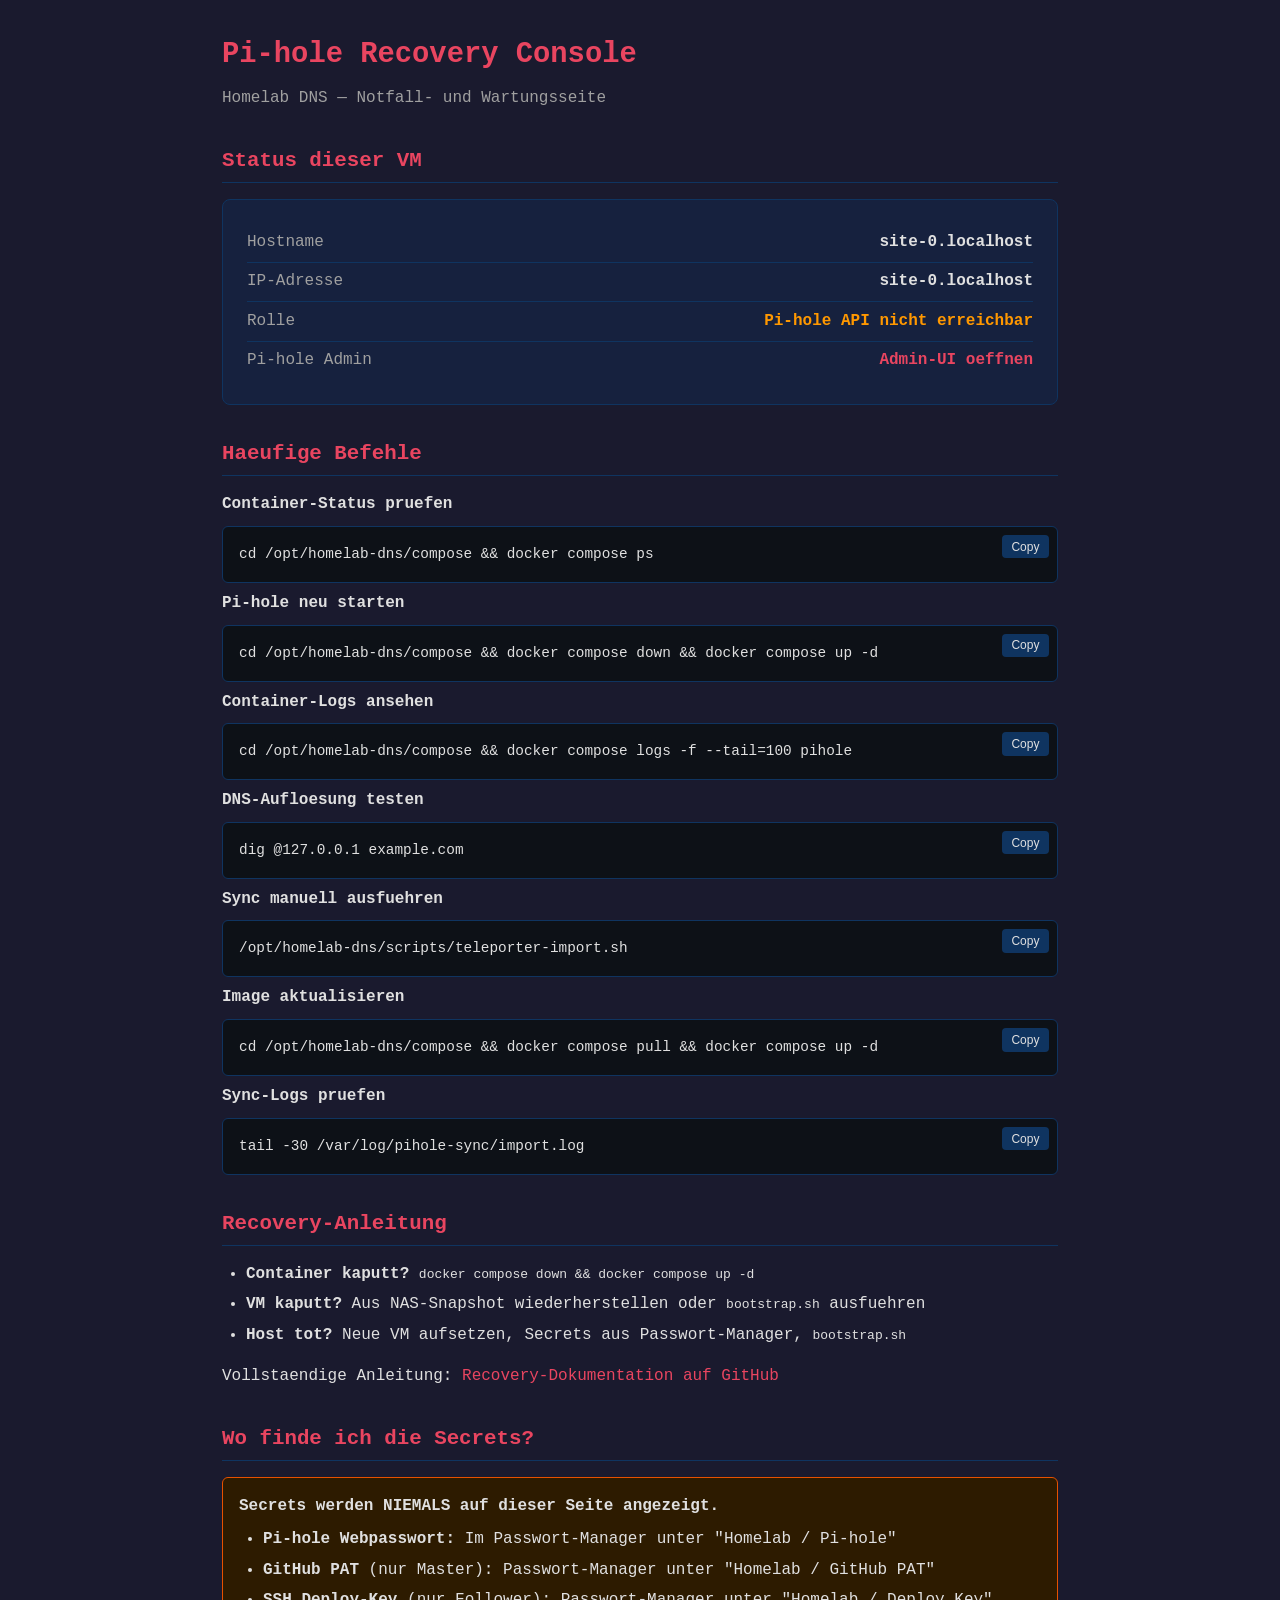
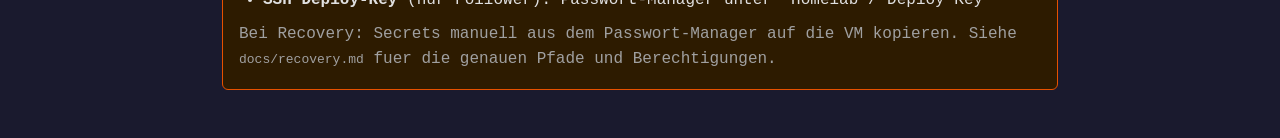
==== recovery-site/index.html @ f1ba44aa "Initial setup: Pi-hole redundancy homelab" ====
<!DOCTYPE html>
<html lang="de">
<head>
    <meta charset="UTF-8">
    <meta name="viewport" content="width=device-width, initial-scale=1.0">
    <title>Pi-hole Recovery</title>
    <style>
        :root {
            --bg: #1a1a2e;
            --surface: #16213e;
            --border: #0f3460;
            --text: #e0e0e0;
            --text-muted: #a0a0a0;
            --accent: #e94560;
            --accent-hover: #ff6b81;
            --code-bg: #0d1117;
            --success: #4caf50;
        }
        * { margin: 0; padding: 0; box-sizing: border-box; }
        body {
            font-family: -apple-system, BlinkMacSystemFont, "Segoe UI", Roboto, monospace;
            background: var(--bg);
            color: var(--text);
            line-height: 1.6;
            padding: 2rem;
            max-width: 900px;
            margin: 0 auto;
        }
        h1 { color: var(--accent); margin-bottom: 0.5rem; font-size: 1.8rem; }
        h2 {
            color: var(--accent);
            margin: 2rem 0 1rem;
            padding-bottom: 0.3rem;
            border-bottom: 1px solid var(--border);
            font-size: 1.3rem;
        }
        .status-box {
            background: var(--surface);
            border: 1px solid var(--border);
            border-radius: 8px;
            padding: 1.5rem;
            margin: 1rem 0;
        }
        .status-row {
            display: flex;
            justify-content: space-between;
            padding: 0.4rem 0;
            border-bottom: 1px solid var(--border);
        }
        .status-row:last-child { border-bottom: none; }
        .status-label { color: var(--text-muted); }
        .status-value { font-weight: bold; }
        a { color: var(--accent); text-decoration: none; }
        a:hover { color: var(--accent-hover); text-decoration: underline; }
        .cmd-block {
            position: relative;
            background: var(--code-bg);
            border: 1px solid var(--border);
            border-radius: 6px;
            padding: 1rem;
            margin: 0.5rem 0;
            font-family: "Fira Code", "Cascadia Code", monospace;
            font-size: 0.9rem;
            overflow-x: auto;
        }
        .cmd-block code { color: var(--text); white-space: pre; }
        .copy-btn {
            position: absolute;
            top: 0.5rem;
            right: 0.5rem;
            background: var(--border);
            color: var(--text);
            border: none;
            border-radius: 4px;
            padding: 0.3rem 0.6rem;
            cursor: pointer;
            font-size: 0.75rem;
        }
        .copy-btn:hover { background: var(--accent); }
        .copy-btn.copied { background: var(--success); }
        .warning {
            background: #2d1b00;
            border: 1px solid #e65100;
            border-radius: 6px;
            padding: 1rem;
            margin: 1rem 0;
        }
        .section { margin-bottom: 2rem; }
        ul { padding-left: 1.5rem; margin: 0.5rem 0; }
        li { margin: 0.3rem 0; }
    </style>
</head>
<body>

<h1>Pi-hole Recovery Console</h1>
<p style="color: var(--text-muted);">Homelab DNS — Notfall- und Wartungsseite</p>

<h2>Status dieser VM</h2>
<div class="status-box">
    <div class="status-row">
        <span class="status-label">Hostname</span>
        <span class="status-value" id="hostname">wird ermittelt...</span>
    </div>
    <div class="status-row">
        <span class="status-label">IP-Adresse</span>
        <span class="status-value" id="ip-addr">wird ermittelt...</span>
    </div>
    <div class="status-row">
        <span class="status-label">Rolle</span>
        <span class="status-value" id="role">wird ermittelt...</span>
    </div>
    <div class="status-row">
        <span class="status-label">Pi-hole Admin</span>
        <span class="status-value"><a id="admin-link" href="/admin">Admin-UI oeffnen</a></span>
    </div>
</div>

<h2>Haeufige Befehle</h2>

<div class="section">
    <p><strong>Container-Status pruefen</strong></p>
    <div class="cmd-block">
        <code>cd /opt/homelab-dns/compose && docker compose ps</code>
        <button class="copy-btn" onclick="copyCmd(this)">Copy</button>
    </div>

    <p><strong>Pi-hole neu starten</strong></p>
    <div class="cmd-block">
        <code>cd /opt/homelab-dns/compose && docker compose down && docker compose up -d</code>
        <button class="copy-btn" onclick="copyCmd(this)">Copy</button>
    </div>

    <p><strong>Container-Logs ansehen</strong></p>
    <div class="cmd-block">
        <code>cd /opt/homelab-dns/compose && docker compose logs -f --tail=100 pihole</code>
        <button class="copy-btn" onclick="copyCmd(this)">Copy</button>
    </div>

    <p><strong>DNS-Aufloesung testen</strong></p>
    <div class="cmd-block">
        <code>dig @127.0.0.1 example.com</code>
        <button class="copy-btn" onclick="copyCmd(this)">Copy</button>
    </div>

    <p><strong>Sync manuell ausfuehren</strong></p>
    <div class="cmd-block" id="sync-cmd-block">
        <code id="sync-cmd">wird ermittelt...</code>
        <button class="copy-btn" onclick="copyCmd(this)">Copy</button>
    </div>

    <p><strong>Image aktualisieren</strong></p>
    <div class="cmd-block">
        <code>cd /opt/homelab-dns/compose && docker compose pull && docker compose up -d</code>
        <button class="copy-btn" onclick="copyCmd(this)">Copy</button>
    </div>

    <p><strong>Sync-Logs pruefen</strong></p>
    <div class="cmd-block" id="log-cmd-block">
        <code id="log-cmd">wird ermittelt...</code>
        <button class="copy-btn" onclick="copyCmd(this)">Copy</button>
    </div>
</div>

<h2>Recovery-Anleitung</h2>

<div class="section">
    <ul>
        <li><strong>Container kaputt?</strong> <code>docker compose down && docker compose up -d</code></li>
        <li><strong>VM kaputt?</strong> Aus NAS-Snapshot wiederherstellen oder <code>bootstrap.sh</code> ausfuehren</li>
        <li><strong>Host tot?</strong> Neue VM aufsetzen, Secrets aus Passwort-Manager, <code>bootstrap.sh</code></li>
    </ul>
    <p style="margin-top: 1rem;">
        Vollstaendige Anleitung:
        <a id="repo-link" href="#" target="_blank">Recovery-Dokumentation auf GitHub</a>
    </p>
</div>

<h2>Wo finde ich die Secrets?</h2>

<div class="warning">
    <strong>Secrets werden NIEMALS auf dieser Seite angezeigt.</strong>
    <ul style="margin-top: 0.5rem;">
        <li><strong>Pi-hole Webpasswort:</strong> Im Passwort-Manager unter "Homelab / Pi-hole"</li>
        <li><strong>GitHub PAT</strong> (nur Master): Passwort-Manager unter "Homelab / GitHub PAT"</li>
        <li><strong>SSH Deploy-Key</strong> (nur Follower): Passwort-Manager unter "Homelab / Deploy Key"</li>
    </ul>
    <p style="margin-top: 0.5rem; color: var(--text-muted);">
        Bei Recovery: Secrets manuell aus dem Passwort-Manager auf die VM kopieren.
        Siehe <code>docs/recovery.md</code> fuer die genauen Pfade und Berechtigungen.
    </p>
</div>

<script>
    (function() {
        var host = window.location.hostname;
        var hostnameEl = document.getElementById('hostname');
        var ipEl = document.getElementById('ip-addr');
        var roleEl = document.getElementById('role');
        var adminLink = document.getElementById('admin-link');
        var syncCmd = document.getElementById('sync-cmd');
        var logCmd = document.getElementById('log-cmd');
        var repoLink = document.getElementById('repo-link');

        ipEl.textContent = host;
        adminLink.href = 'http://' + host + '/admin';

        var isA = false;
        var pageTitle = document.title;

        // Detect role from hostname or page context
        // On the actual VM, we rely on the IP to distinguish.
        // Users should set the repo URL below:
        var repoUrl = 'https://github.com/<USER>/<REPO>';
        repoLink.href = repoUrl + '/blob/main/docs/recovery.md';

        // Try to determine hostname via a fetch to Pi-hole API
        fetch('http://' + host + '/api/info')
            .then(function(r) { return r.json(); })
            .then(function(data) {
                var name = (data && data.hostname) || '';
                if (name) {
                    hostnameEl.textContent = name;
                    if (name.indexOf('pihole-a') !== -1) {
                        isA = true;
                        roleEl.textContent = 'Master (Schreib-Instanz)';
                        roleEl.style.color = '#e94560';
                    } else {
                        roleEl.textContent = 'Follower (Read-Only)';
                        roleEl.style.color = '#4caf50';
                    }
                } else {
                    hostnameEl.textContent = host;
                    roleEl.textContent = 'Unbekannt';
                }
                updateSyncCmds(isA);
            })
            .catch(function() {
                hostnameEl.textContent = host;
                roleEl.textContent = 'Pi-hole API nicht erreichbar';
                roleEl.style.color = '#ff9800';
                updateSyncCmds(false);
            });

        function updateSyncCmds(masterRole) {
            if (masterRole) {
                syncCmd.textContent = '/opt/homelab-dns/scripts/teleporter-export.sh';
                logCmd.textContent = 'tail -30 /var/log/pihole-sync/export.log';
            } else {
                syncCmd.textContent = '/opt/homelab-dns/scripts/teleporter-import.sh';
                logCmd.textContent = 'tail -30 /var/log/pihole-sync/import.log';
            }
        }
    })();

    function copyCmd(btn) {
        var codeEl = btn.parentElement.querySelector('code');
        var text = codeEl.textContent;
        if (navigator.clipboard) {
            navigator.clipboard.writeText(text).then(function() {
                btn.textContent = 'Copied!';
                btn.classList.add('copied');
                setTimeout(function() {
                    btn.textContent = 'Copy';
                    btn.classList.remove('copied');
                }, 1500);
            });
        } else {
            var range = document.createRange();
            range.selectNodeContents(codeEl);
            var sel = window.getSelection();
            sel.removeAllRanges();
            sel.addRange(range);
            document.execCommand('copy');
            sel.removeAllRanges();
            btn.textContent = 'Copied!';
            btn.classList.add('copied');
            setTimeout(function() {
                btn.textContent = 'Copy';
                btn.classList.remove('copied');
            }, 1500);
        }
    }
</script>

</body>
</html>
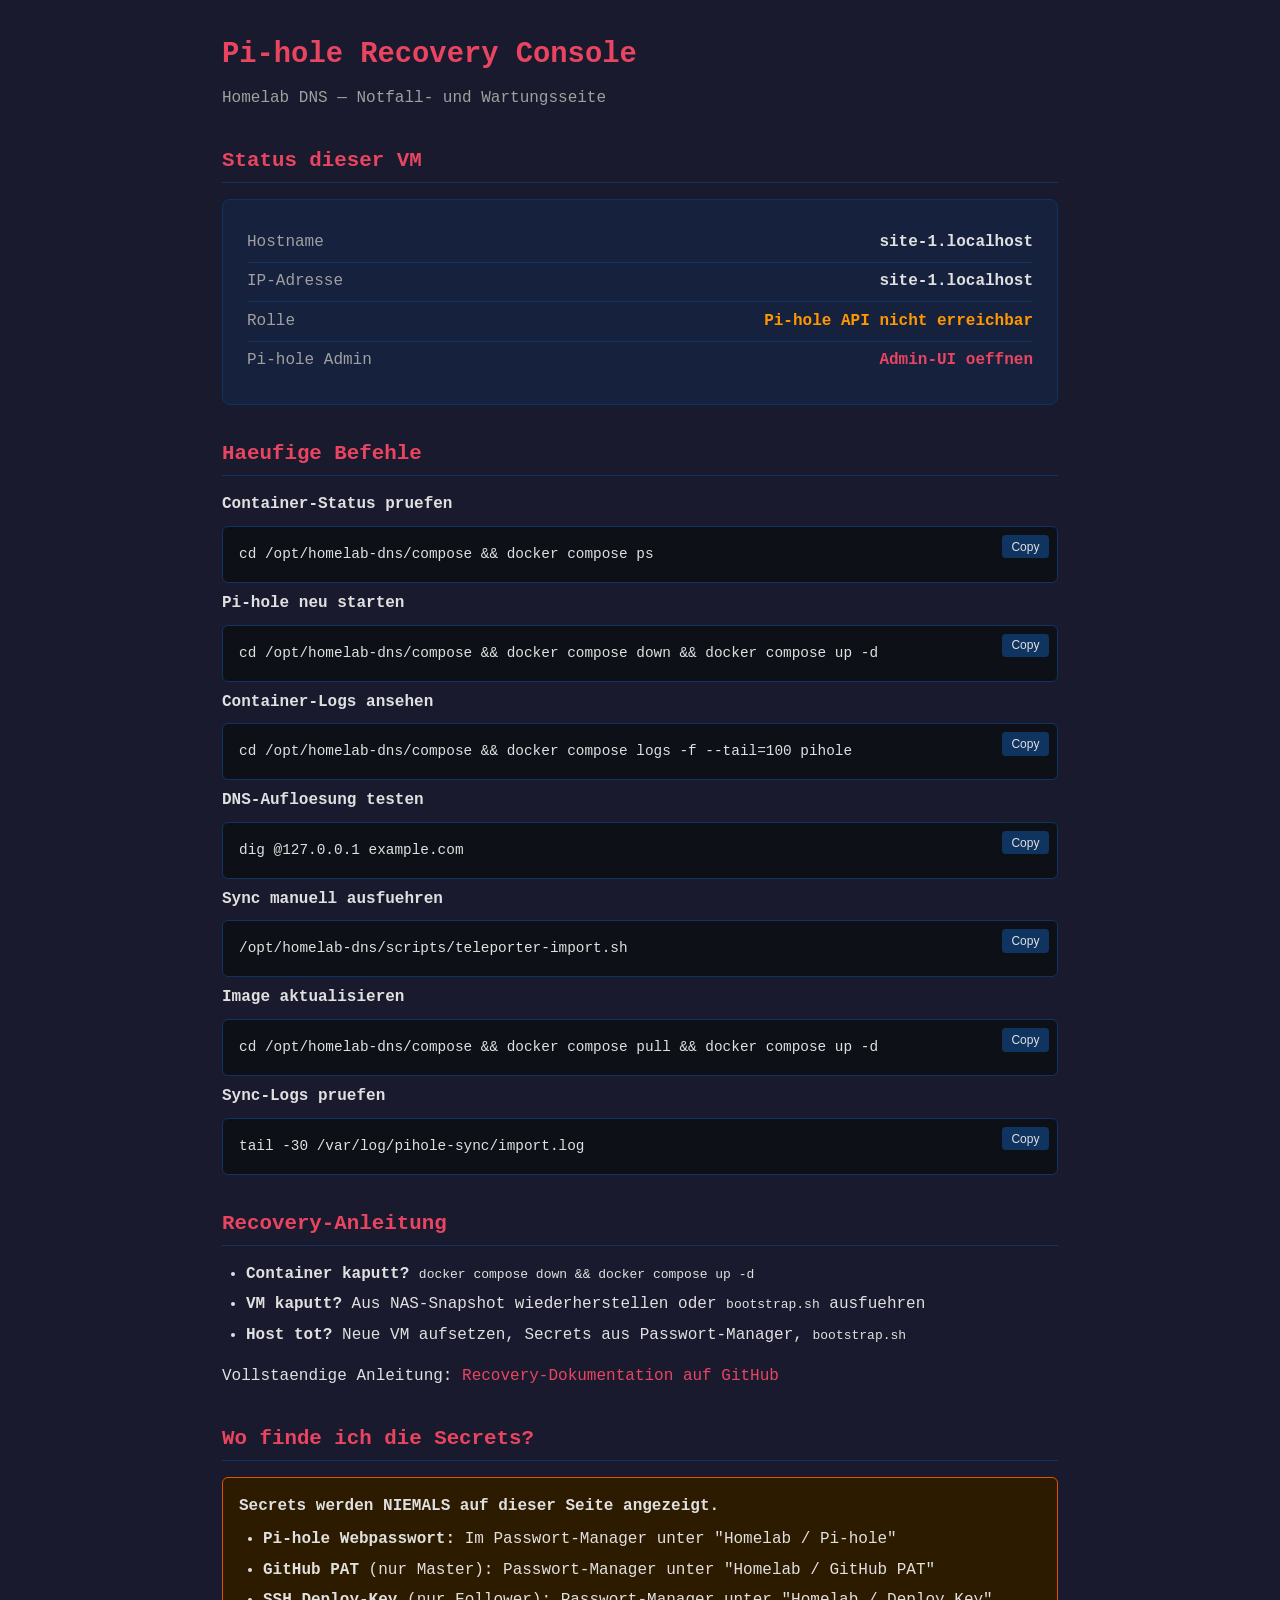
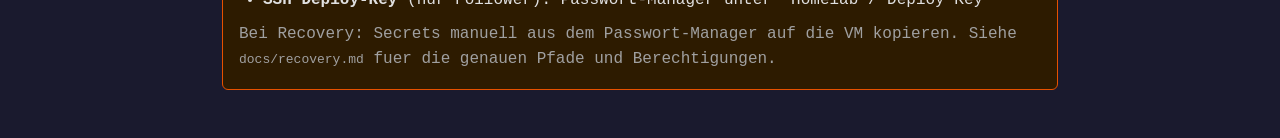
==== commit d6998b74: "Set repo URLs to mrckch/homelab-dns" ====
--- a/recovery-site/index.html
+++ b/recovery-site/index.html
@@ -210,7 +210,7 @@
         // Detect role from hostname or page context
         // On the actual VM, we rely on the IP to distinguish.
         // Users should set the repo URL below:
-        var repoUrl = 'https://github.com/<USER>/<REPO>';
+        var repoUrl = 'https://github.com/mrckch/homelab-dns';
         repoLink.href = repoUrl + '/blob/main/docs/recovery.md';
 
         // Try to determine hostname via a fetch to Pi-hole API
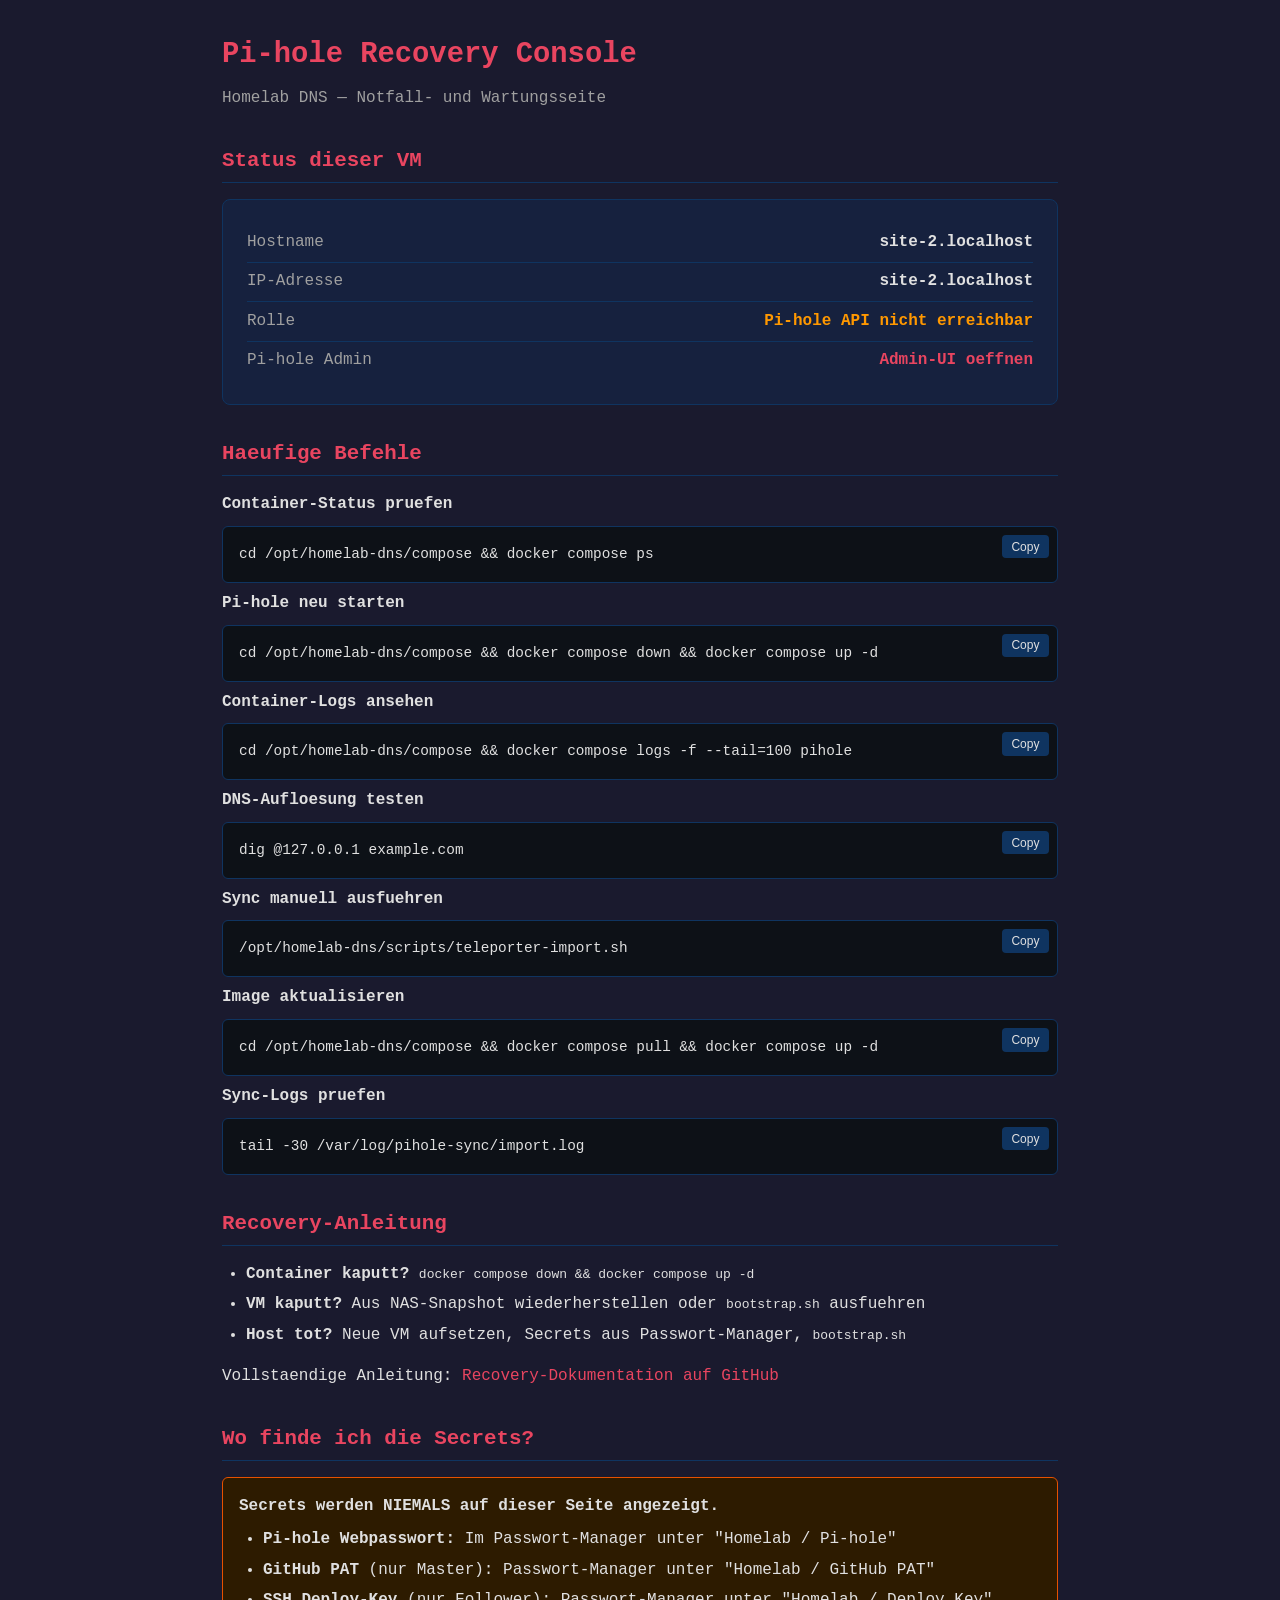
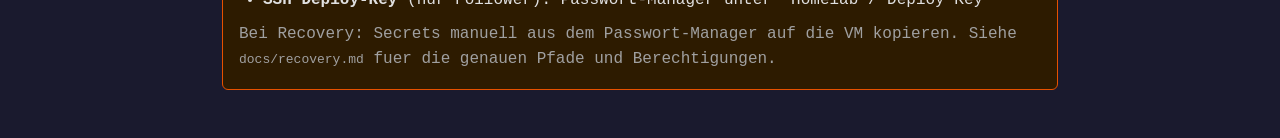
==== commit cbbb3d2c: "Fix Pi-hole API port in recovery site (port 80, not 8080)" ====
--- a/recovery-site/index.html
+++ b/recovery-site/index.html
@@ -213,8 +213,8 @@
         var repoUrl = 'https://github.com/mrckch/homelab-dns';
         repoLink.href = repoUrl + '/blob/main/docs/recovery.md';
 
-        // Try to determine hostname via a fetch to Pi-hole API
-        fetch('http://' + host + '/api/info')
+        // Pi-hole Admin laeuft auf Port 80, Recovery-Site auf 8080 — explizit Port 80 ansprechen
+        fetch('http://' + host + ':80/api/info')
             .then(function(r) { return r.json(); })
             .then(function(data) {
                 var name = (data && data.hostname) || '';
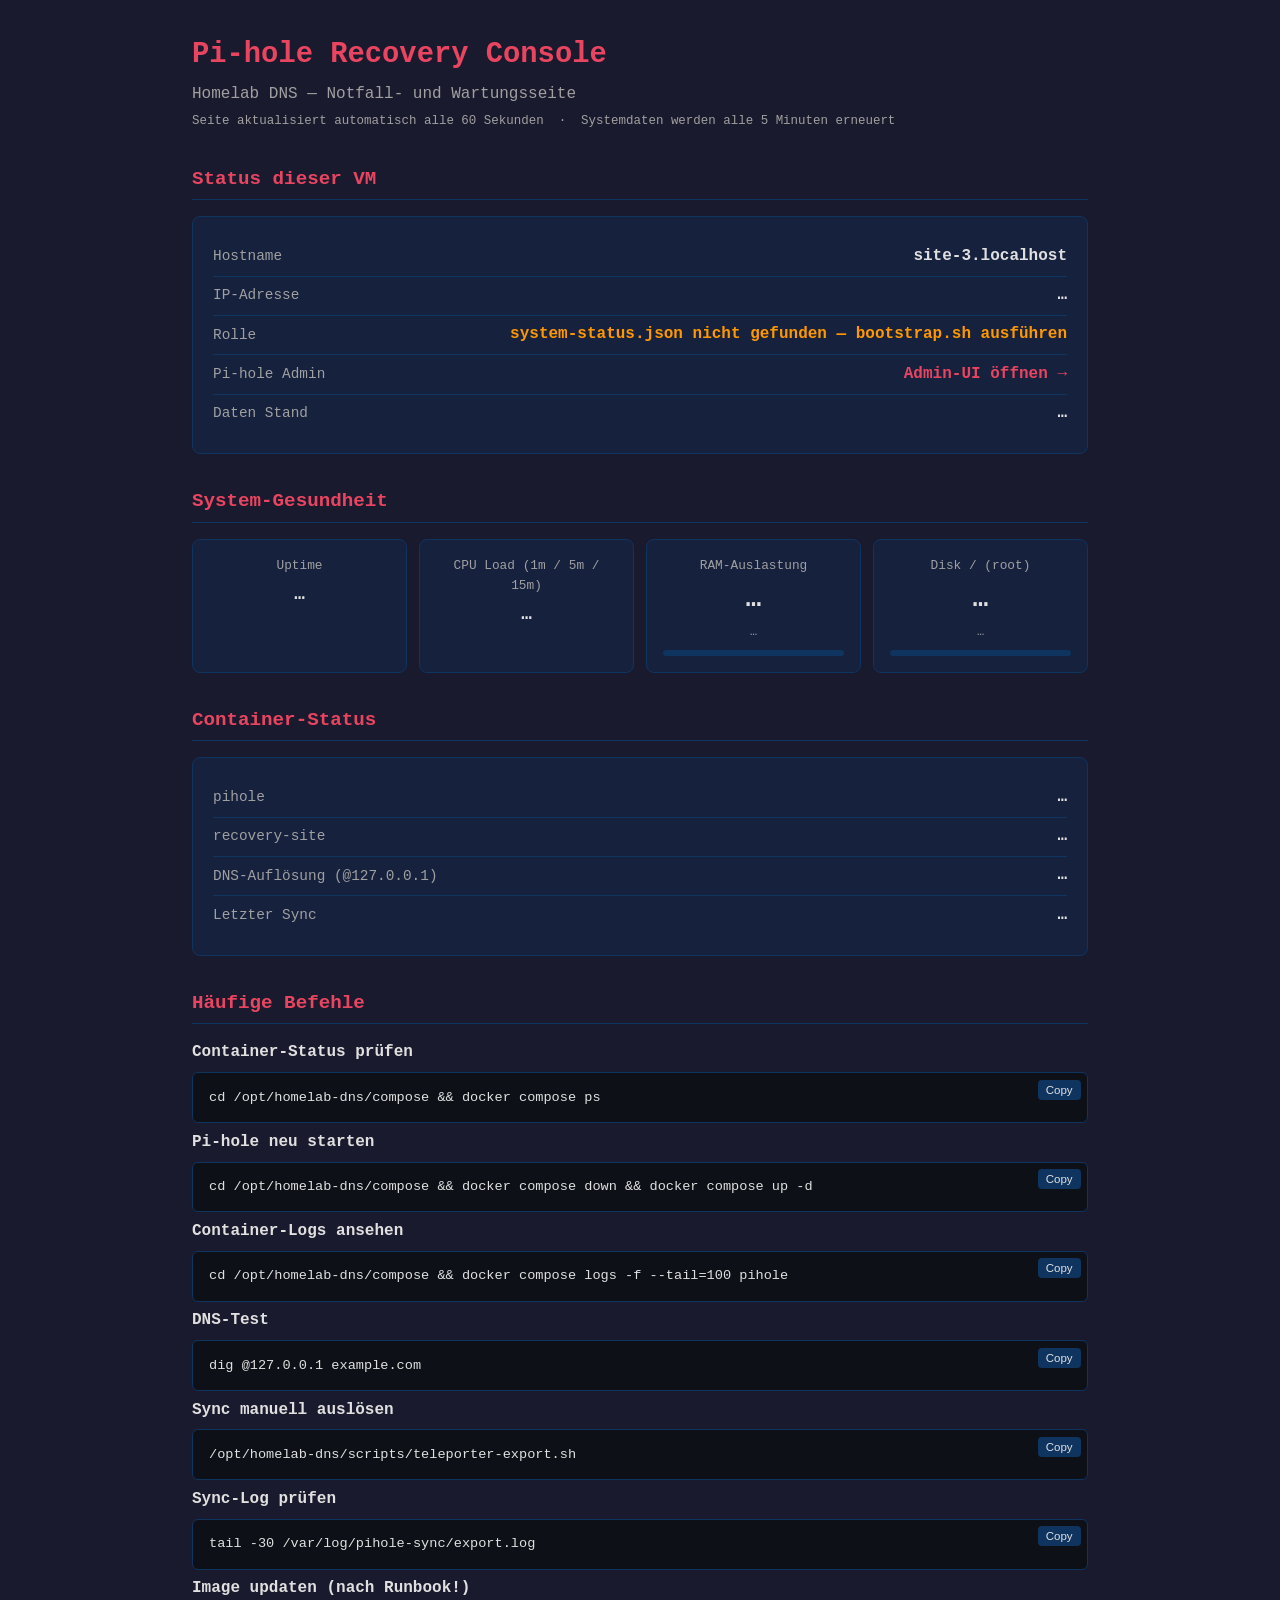
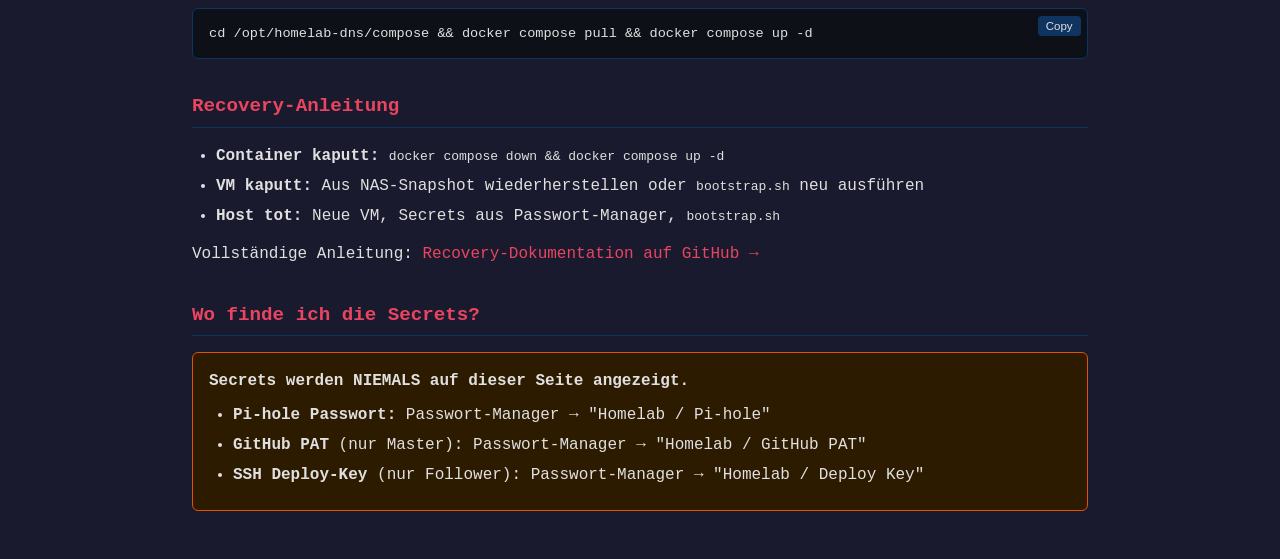
==== commit 035e4207: "Add system health dashboard to recovery site" ====
--- a/recovery-site/index.html
+++ b/recovery-site/index.html
@@ -3,6 +3,7 @@
 <head>
     <meta charset="UTF-8">
     <meta name="viewport" content="width=device-width, initial-scale=1.0">
+    <meta http-equiv="refresh" content="60">
     <title>Pi-hole Recovery</title>
     <style>
         :root {
@@ -14,7 +15,9 @@
             --accent: #e94560;
             --accent-hover: #ff6b81;
             --code-bg: #0d1117;
-            --success: #4caf50;
+            --green: #4caf50;
+            --orange: #ff9800;
+            --red: #f44336;
         }
         * { margin: 0; padding: 0; box-sizing: border-box; }
         body {
@@ -23,33 +26,78 @@
             color: var(--text);
             line-height: 1.6;
             padding: 2rem;
-            max-width: 900px;
+            max-width: 960px;
             margin: 0 auto;
         }
-        h1 { color: var(--accent); margin-bottom: 0.5rem; font-size: 1.8rem; }
+        h1 { color: var(--accent); margin-bottom: 0.25rem; font-size: 1.8rem; }
+        .subtitle { color: var(--text-muted); margin-bottom: 0.25rem; }
+        .refresh-hint { color: var(--text-muted); font-size: 0.78rem; margin-bottom: 1.5rem; }
         h2 {
             color: var(--accent);
             margin: 2rem 0 1rem;
             padding-bottom: 0.3rem;
             border-bottom: 1px solid var(--border);
-            font-size: 1.3rem;
-        }
-        .status-box {
+            font-size: 1.2rem;
+        }
+        .card {
             background: var(--surface);
             border: 1px solid var(--border);
             border-radius: 8px;
-            padding: 1.5rem;
-            margin: 1rem 0;
-        }
-        .status-row {
+            padding: 1.25rem;
+            margin: 0.75rem 0;
+        }
+        .row {
             display: flex;
             justify-content: space-between;
+            align-items: center;
             padding: 0.4rem 0;
             border-bottom: 1px solid var(--border);
         }
-        .status-row:last-child { border-bottom: none; }
-        .status-label { color: var(--text-muted); }
-        .status-value { font-weight: bold; }
+        .row:last-child { border-bottom: none; }
+        .label { color: var(--text-muted); font-size: 0.9rem; }
+        .value { font-weight: bold; text-align: right; }
+        .grid {
+            display: grid;
+            grid-template-columns: repeat(auto-fit, minmax(200px, 1fr));
+            gap: 0.75rem;
+            margin: 0.75rem 0;
+        }
+        .metric {
+            background: var(--surface);
+            border: 1px solid var(--border);
+            border-radius: 8px;
+            padding: 1rem;
+            text-align: center;
+        }
+        .metric-label { color: var(--text-muted); font-size: 0.8rem; margin-bottom: 0.25rem; }
+        .metric-value { font-size: 1.6rem; font-weight: bold; }
+        .metric-sub { color: var(--text-muted); font-size: 0.75rem; margin-top: 0.1rem; }
+        .bar-bg {
+            background: var(--border);
+            border-radius: 4px;
+            height: 6px;
+            margin-top: 0.5rem;
+            overflow: hidden;
+        }
+        .bar-fill {
+            height: 100%;
+            border-radius: 4px;
+            transition: width 0.3s;
+        }
+        .ok    { color: var(--green); }
+        .warn  { color: var(--orange); }
+        .error { color: var(--red); }
+        .badge {
+            display: inline-block;
+            padding: 0.15rem 0.5rem;
+            border-radius: 4px;
+            font-size: 0.8rem;
+            font-weight: bold;
+        }
+        .badge-ok    { background: #1b3a1b; color: var(--green); }
+        .badge-warn  { background: #3a2a00; color: var(--orange); }
+        .badge-error { background: #3a1010; color: var(--red); }
+        .badge-info  { background: #0f3460; color: #90caf9; }
         a { color: var(--accent); text-decoration: none; }
         a:hover { color: var(--accent-hover); text-decoration: underline; }
         .cmd-block {
@@ -57,27 +105,27 @@
             background: var(--code-bg);
             border: 1px solid var(--border);
             border-radius: 6px;
-            padding: 1rem;
-            margin: 0.5rem 0;
+            padding: 0.85rem 3.5rem 0.85rem 1rem;
+            margin: 0.4rem 0;
             font-family: "Fira Code", "Cascadia Code", monospace;
-            font-size: 0.9rem;
+            font-size: 0.85rem;
             overflow-x: auto;
         }
         .cmd-block code { color: var(--text); white-space: pre; }
         .copy-btn {
             position: absolute;
-            top: 0.5rem;
-            right: 0.5rem;
+            top: 0.4rem;
+            right: 0.4rem;
             background: var(--border);
             color: var(--text);
             border: none;
             border-radius: 4px;
-            padding: 0.3rem 0.6rem;
+            padding: 0.25rem 0.5rem;
             cursor: pointer;
-            font-size: 0.75rem;
+            font-size: 0.72rem;
         }
         .copy-btn:hover { background: var(--accent); }
-        .copy-btn.copied { background: var(--success); }
+        .copy-btn.copied { background: var(--green); }
         .warning {
             background: #2d1b00;
             border: 1px solid #e65100;
@@ -85,202 +133,239 @@
             padding: 1rem;
             margin: 1rem 0;
         }
-        .section { margin-bottom: 2rem; }
-        ul { padding-left: 1.5rem; margin: 0.5rem 0; }
+        ul { padding-left: 1.5rem; }
         li { margin: 0.3rem 0; }
+        #loading { color: var(--text-muted); font-style: italic; }
     </style>
 </head>
 <body>
 
 <h1>Pi-hole Recovery Console</h1>
-<p style="color: var(--text-muted);">Homelab DNS — Notfall- und Wartungsseite</p>
-
+<p class="subtitle">Homelab DNS — Notfall- und Wartungsseite</p>
+<p class="refresh-hint">Seite aktualisiert automatisch alle 60 Sekunden &nbsp;·&nbsp; Systemdaten werden alle 5 Minuten erneuert</p>
+
+<!-- Status dieser VM -->
 <h2>Status dieser VM</h2>
-<div class="status-box">
-    <div class="status-row">
-        <span class="status-label">Hostname</span>
-        <span class="status-value" id="hostname">wird ermittelt...</span>
-    </div>
-    <div class="status-row">
-        <span class="status-label">IP-Adresse</span>
-        <span class="status-value" id="ip-addr">wird ermittelt...</span>
-    </div>
-    <div class="status-row">
-        <span class="status-label">Rolle</span>
-        <span class="status-value" id="role">wird ermittelt...</span>
-    </div>
-    <div class="status-row">
-        <span class="status-label">Pi-hole Admin</span>
-        <span class="status-value"><a id="admin-link" href="/admin">Admin-UI oeffnen</a></span>
-    </div>
+<div class="card">
+    <div class="row"><span class="label">Hostname</span><span class="value" id="v-hostname">…</span></div>
+    <div class="row"><span class="label">IP-Adresse</span><span class="value" id="v-ip">…</span></div>
+    <div class="row"><span class="label">Rolle</span><span class="value" id="v-role">…</span></div>
+    <div class="row"><span class="label">Pi-hole Admin</span><span class="value"><a id="admin-link" href="/admin">Admin-UI öffnen →</a></span></div>
+    <div class="row"><span class="label">Daten Stand</span><span class="value" id="v-generated">…</span></div>
 </div>
 
-<h2>Haeufige Befehle</h2>
-
-<div class="section">
-    <p><strong>Container-Status pruefen</strong></p>
-    <div class="cmd-block">
-        <code>cd /opt/homelab-dns/compose && docker compose ps</code>
-        <button class="copy-btn" onclick="copyCmd(this)">Copy</button>
-    </div>
-
-    <p><strong>Pi-hole neu starten</strong></p>
-    <div class="cmd-block">
-        <code>cd /opt/homelab-dns/compose && docker compose down && docker compose up -d</code>
-        <button class="copy-btn" onclick="copyCmd(this)">Copy</button>
-    </div>
-
-    <p><strong>Container-Logs ansehen</strong></p>
-    <div class="cmd-block">
-        <code>cd /opt/homelab-dns/compose && docker compose logs -f --tail=100 pihole</code>
-        <button class="copy-btn" onclick="copyCmd(this)">Copy</button>
-    </div>
-
-    <p><strong>DNS-Aufloesung testen</strong></p>
-    <div class="cmd-block">
-        <code>dig @127.0.0.1 example.com</code>
-        <button class="copy-btn" onclick="copyCmd(this)">Copy</button>
-    </div>
-
-    <p><strong>Sync manuell ausfuehren</strong></p>
-    <div class="cmd-block" id="sync-cmd-block">
-        <code id="sync-cmd">wird ermittelt...</code>
-        <button class="copy-btn" onclick="copyCmd(this)">Copy</button>
-    </div>
-
-    <p><strong>Image aktualisieren</strong></p>
-    <div class="cmd-block">
-        <code>cd /opt/homelab-dns/compose && docker compose pull && docker compose up -d</code>
-        <button class="copy-btn" onclick="copyCmd(this)">Copy</button>
-    </div>
-
-    <p><strong>Sync-Logs pruefen</strong></p>
-    <div class="cmd-block" id="log-cmd-block">
-        <code id="log-cmd">wird ermittelt...</code>
-        <button class="copy-btn" onclick="copyCmd(this)">Copy</button>
+<!-- System-Gesundheit -->
+<h2>System-Gesundheit</h2>
+<div class="grid">
+    <div class="metric">
+        <div class="metric-label">Uptime</div>
+        <div class="metric-value" id="m-uptime" style="font-size:1.1rem">…</div>
+    </div>
+    <div class="metric">
+        <div class="metric-label">CPU Load (1m / 5m / 15m)</div>
+        <div class="metric-value" id="m-load" style="font-size:1.1rem">…</div>
+    </div>
+    <div class="metric">
+        <div class="metric-label">RAM-Auslastung</div>
+        <div class="metric-value" id="m-mem-pct">…</div>
+        <div class="metric-sub" id="m-mem-sub">…</div>
+        <div class="bar-bg"><div class="bar-fill" id="m-mem-bar" style="width:0%"></div></div>
+    </div>
+    <div class="metric">
+        <div class="metric-label">Disk / (root)</div>
+        <div class="metric-value" id="m-disk-pct">…</div>
+        <div class="metric-sub" id="m-disk-sub">…</div>
+        <div class="bar-bg"><div class="bar-fill" id="m-disk-bar" style="width:0%"></div></div>
     </div>
 </div>
 
+<!-- Container-Status -->
+<h2>Container-Status</h2>
+<div class="card">
+    <div class="row">
+        <span class="label">pihole</span>
+        <span class="value"><span id="c-pihole">…</span></span>
+    </div>
+    <div class="row">
+        <span class="label">recovery-site</span>
+        <span class="value"><span id="c-recovery">…</span></span>
+    </div>
+    <div class="row">
+        <span class="label">DNS-Auflösung (@127.0.0.1)</span>
+        <span class="value" id="c-dns">…</span>
+    </div>
+    <div class="row">
+        <span class="label">Letzter Sync</span>
+        <span class="value" id="c-sync">…</span>
+    </div>
+</div>
+
+<!-- Häufige Befehle -->
+<h2>Häufige Befehle</h2>
+
+<p style="margin-bottom:0.3rem"><strong>Container-Status prüfen</strong></p>
+<div class="cmd-block"><code>cd /opt/homelab-dns/compose && docker compose ps</code><button class="copy-btn" onclick="copyCmd(this)">Copy</button></div>
+
+<p style="margin-bottom:0.3rem"><strong>Pi-hole neu starten</strong></p>
+<div class="cmd-block"><code>cd /opt/homelab-dns/compose && docker compose down && docker compose up -d</code><button class="copy-btn" onclick="copyCmd(this)">Copy</button></div>
+
+<p style="margin-bottom:0.3rem"><strong>Container-Logs ansehen</strong></p>
+<div class="cmd-block"><code>cd /opt/homelab-dns/compose && docker compose logs -f --tail=100 pihole</code><button class="copy-btn" onclick="copyCmd(this)">Copy</button></div>
+
+<p style="margin-bottom:0.3rem"><strong>DNS-Test</strong></p>
+<div class="cmd-block"><code>dig @127.0.0.1 example.com</code><button class="copy-btn" onclick="copyCmd(this)">Copy</button></div>
+
+<p style="margin-bottom:0.3rem"><strong>Sync manuell auslösen</strong></p>
+<div class="cmd-block"><code id="sync-cmd">/opt/homelab-dns/scripts/teleporter-export.sh</code><button class="copy-btn" onclick="copyCmd(this)">Copy</button></div>
+
+<p style="margin-bottom:0.3rem"><strong>Sync-Log prüfen</strong></p>
+<div class="cmd-block"><code id="log-cmd">tail -30 /var/log/pihole-sync/export.log</code><button class="copy-btn" onclick="copyCmd(this)">Copy</button></div>
+
+<p style="margin-bottom:0.3rem"><strong>Image updaten (nach Runbook!)</strong></p>
+<div class="cmd-block"><code>cd /opt/homelab-dns/compose && docker compose pull && docker compose up -d</code><button class="copy-btn" onclick="copyCmd(this)">Copy</button></div>
+
+<!-- Recovery -->
 <h2>Recovery-Anleitung</h2>
-
-<div class="section">
-    <ul>
-        <li><strong>Container kaputt?</strong> <code>docker compose down && docker compose up -d</code></li>
-        <li><strong>VM kaputt?</strong> Aus NAS-Snapshot wiederherstellen oder <code>bootstrap.sh</code> ausfuehren</li>
-        <li><strong>Host tot?</strong> Neue VM aufsetzen, Secrets aus Passwort-Manager, <code>bootstrap.sh</code></li>
-    </ul>
-    <p style="margin-top: 1rem;">
-        Vollstaendige Anleitung:
-        <a id="repo-link" href="#" target="_blank">Recovery-Dokumentation auf GitHub</a>
-    </p>
-</div>
-
+<ul>
+    <li><strong>Container kaputt:</strong> <code>docker compose down && docker compose up -d</code></li>
+    <li><strong>VM kaputt:</strong> Aus NAS-Snapshot wiederherstellen oder <code>bootstrap.sh</code> neu ausführen</li>
+    <li><strong>Host tot:</strong> Neue VM, Secrets aus Passwort-Manager, <code>bootstrap.sh</code></li>
+</ul>
+<p style="margin-top:0.75rem">
+    Vollständige Anleitung: <a href="https://github.com/mrckch/homelab-dns/blob/main/docs/recovery.md" target="_blank">Recovery-Dokumentation auf GitHub →</a>
+</p>
+
+<!-- Secrets -->
 <h2>Wo finde ich die Secrets?</h2>
-
 <div class="warning">
     <strong>Secrets werden NIEMALS auf dieser Seite angezeigt.</strong>
-    <ul style="margin-top: 0.5rem;">
-        <li><strong>Pi-hole Webpasswort:</strong> Im Passwort-Manager unter "Homelab / Pi-hole"</li>
-        <li><strong>GitHub PAT</strong> (nur Master): Passwort-Manager unter "Homelab / GitHub PAT"</li>
-        <li><strong>SSH Deploy-Key</strong> (nur Follower): Passwort-Manager unter "Homelab / Deploy Key"</li>
+    <ul style="margin-top:0.5rem">
+        <li><strong>Pi-hole Passwort:</strong> Passwort-Manager → "Homelab / Pi-hole"</li>
+        <li><strong>GitHub PAT</strong> (nur Master): Passwort-Manager → "Homelab / GitHub PAT"</li>
+        <li><strong>SSH Deploy-Key</strong> (nur Follower): Passwort-Manager → "Homelab / Deploy Key"</li>
     </ul>
-    <p style="margin-top: 0.5rem; color: var(--text-muted);">
-        Bei Recovery: Secrets manuell aus dem Passwort-Manager auf die VM kopieren.
-        Siehe <code>docs/recovery.md</code> fuer die genauen Pfade und Berechtigungen.
-    </p>
 </div>
 
 <script>
-    (function() {
-        var host = window.location.hostname;
-        var hostnameEl = document.getElementById('hostname');
-        var ipEl = document.getElementById('ip-addr');
-        var roleEl = document.getElementById('role');
-        var adminLink = document.getElementById('admin-link');
-        var syncCmd = document.getElementById('sync-cmd');
-        var logCmd = document.getElementById('log-cmd');
-        var repoLink = document.getElementById('repo-link');
-
-        ipEl.textContent = host;
-        adminLink.href = 'http://' + host + '/admin';
-
-        var isA = false;
-        var pageTitle = document.title;
-
-        // Detect role from hostname or page context
-        // On the actual VM, we rely on the IP to distinguish.
-        // Users should set the repo URL below:
-        var repoUrl = 'https://github.com/mrckch/homelab-dns';
-        repoLink.href = repoUrl + '/blob/main/docs/recovery.md';
-
-        // Pi-hole Admin laeuft auf Port 80, Recovery-Site auf 8080 — explizit Port 80 ansprechen
-        fetch('http://' + host + ':80/api/info')
-            .then(function(r) { return r.json(); })
-            .then(function(data) {
-                var name = (data && data.hostname) || '';
-                if (name) {
-                    hostnameEl.textContent = name;
-                    if (name.indexOf('pihole-a') !== -1) {
-                        isA = true;
-                        roleEl.textContent = 'Master (Schreib-Instanz)';
-                        roleEl.style.color = '#e94560';
-                    } else {
-                        roleEl.textContent = 'Follower (Read-Only)';
-                        roleEl.style.color = '#4caf50';
-                    }
-                } else {
-                    hostnameEl.textContent = host;
-                    roleEl.textContent = 'Unbekannt';
-                }
-                updateSyncCmds(isA);
-            })
-            .catch(function() {
-                hostnameEl.textContent = host;
-                roleEl.textContent = 'Pi-hole API nicht erreichbar';
-                roleEl.style.color = '#ff9800';
-                updateSyncCmds(false);
-            });
-
-        function updateSyncCmds(masterRole) {
-            if (masterRole) {
-                syncCmd.textContent = '/opt/homelab-dns/scripts/teleporter-export.sh';
-                logCmd.textContent = 'tail -30 /var/log/pihole-sync/export.log';
+(function() {
+    var REPO_DIR = '/opt/homelab-dns';
+
+    function kb(v) {
+        if (v > 1024*1024) return (v/1024/1024).toFixed(1) + ' GB';
+        return (v/1024).toFixed(0) + ' MB';
+    }
+
+    function barColor(pct) {
+        if (pct < 70) return '#4caf50';
+        if (pct < 85) return '#ff9800';
+        return '#f44336';
+    }
+
+    function badge(text, type) {
+        return '<span class="badge badge-' + type + '">' + text + '</span>';
+    }
+
+    function containerBadge(status, health) {
+        if (status === 'running' && (health === 'healthy' || health === 'none')) return badge('running ✓', 'ok');
+        if (status === 'running' && health === 'starting') return badge('starting…', 'warn');
+        if (status === 'running' && health === 'unhealthy') return badge('unhealthy', 'error');
+        if (status === 'not found') return badge('nicht gefunden', 'error');
+        return badge(status, 'warn');
+    }
+
+    var host = window.location.hostname;
+    document.getElementById('admin-link').href = 'http://' + host + '/admin';
+
+    fetch('/system-status.json?_=' + Date.now())
+        .then(function(r) { return r.json(); })
+        .then(function(d) {
+            // VM-Info
+            document.getElementById('v-hostname').textContent = d.hostname || host;
+            document.getElementById('v-ip').textContent = d.ip || host;
+            document.getElementById('v-generated').textContent = d.generated_at || '–';
+            document.getElementById('admin-link').href = 'http://' + (d.ip || host) + '/admin';
+
+            var roleEl = document.getElementById('v-role');
+            if (d.role === 'a') {
+                roleEl.innerHTML = badge('Master (Schreib-Instanz)', 'error');
+                document.getElementById('sync-cmd').textContent = REPO_DIR + '/scripts/teleporter-export.sh';
+                document.getElementById('log-cmd').textContent = 'tail -30 /var/log/pihole-sync/export.log';
+            } else if (d.role === 'b') {
+                roleEl.innerHTML = badge('Follower (Read-Only)', 'ok');
+                document.getElementById('sync-cmd').textContent = REPO_DIR + '/scripts/teleporter-import.sh';
+                document.getElementById('log-cmd').textContent = 'tail -30 /var/log/pihole-sync/import.log';
             } else {
-                syncCmd.textContent = '/opt/homelab-dns/scripts/teleporter-import.sh';
-                logCmd.textContent = 'tail -30 /var/log/pihole-sync/import.log';
+                roleEl.textContent = '–';
             }
-        }
-    })();
-
-    function copyCmd(btn) {
-        var codeEl = btn.parentElement.querySelector('code');
-        var text = codeEl.textContent;
-        if (navigator.clipboard) {
-            navigator.clipboard.writeText(text).then(function() {
-                btn.textContent = 'Copied!';
-                btn.classList.add('copied');
-                setTimeout(function() {
-                    btn.textContent = 'Copy';
-                    btn.classList.remove('copied');
-                }, 1500);
-            });
-        } else {
-            var range = document.createRange();
-            range.selectNodeContents(codeEl);
-            var sel = window.getSelection();
-            sel.removeAllRanges();
-            sel.addRange(range);
-            document.execCommand('copy');
-            sel.removeAllRanges();
+
+            // Uptime & Load
+            document.getElementById('m-uptime').textContent = d.uptime || '–';
+            document.getElementById('m-load').textContent = d.load || '–';
+
+            // Memory
+            var memPct = d.memory ? d.memory.percent : 0;
+            document.getElementById('m-mem-pct').textContent = memPct + '%';
+            document.getElementById('m-mem-pct').className = 'metric-value ' + (memPct < 70 ? 'ok' : memPct < 85 ? 'warn' : 'error');
+            if (d.memory) {
+                document.getElementById('m-mem-sub').textContent = kb(d.memory.used_kb) + ' / ' + kb(d.memory.total_kb);
+            }
+            var memBar = document.getElementById('m-mem-bar');
+            memBar.style.width = memPct + '%';
+            memBar.style.background = barColor(memPct);
+
+            // Disk
+            var diskPct = d.disk ? d.disk.percent : 0;
+            document.getElementById('m-disk-pct').textContent = diskPct + '%';
+            document.getElementById('m-disk-pct').className = 'metric-value ' + (diskPct < 70 ? 'ok' : diskPct < 85 ? 'warn' : 'error');
+            if (d.disk) {
+                document.getElementById('m-disk-sub').textContent = kb(d.disk.used_kb) + ' / ' + kb(d.disk.total_kb);
+            }
+            var diskBar = document.getElementById('m-disk-bar');
+            diskBar.style.width = diskPct + '%';
+            diskBar.style.background = barColor(diskPct);
+
+            // Container
+            if (d.containers) {
+                var ph = d.containers.pihole || {};
+                document.getElementById('c-pihole').innerHTML = containerBadge(ph.status, ph.health);
+                var rc = d.containers.recovery_site || {};
+                document.getElementById('c-recovery').innerHTML = containerBadge(rc.status, 'none');
+            }
+
+            // DNS
+            var dnsEl = document.getElementById('c-dns');
+            dnsEl.innerHTML = d.dns_ok ? badge('OK ✓', 'ok') : badge('FEHLER ✗', 'error');
+
+            // Sync
+            document.getElementById('c-sync').textContent = d.last_sync || '–';
+        })
+        .catch(function() {
+            document.getElementById('v-hostname').textContent = host;
+            document.getElementById('v-role').innerHTML = '<span class="warn">system-status.json nicht gefunden — bootstrap.sh ausführen</span>';
+        });
+})();
+
+function copyCmd(btn) {
+    var code = btn.parentElement.querySelector('code');
+    var text = code.textContent;
+    if (navigator.clipboard) {
+        navigator.clipboard.writeText(text).then(function() {
             btn.textContent = 'Copied!';
             btn.classList.add('copied');
-            setTimeout(function() {
-                btn.textContent = 'Copy';
-                btn.classList.remove('copied');
-            }, 1500);
-        }
-    }
+            setTimeout(function() { btn.textContent = 'Copy'; btn.classList.remove('copied'); }, 1500);
+        });
+    } else {
+        var r = document.createRange();
+        r.selectNodeContents(code);
+        var s = window.getSelection();
+        s.removeAllRanges(); s.addRange(r);
+        document.execCommand('copy');
+        s.removeAllRanges();
+        btn.textContent = 'Copied!';
+        btn.classList.add('copied');
+        setTimeout(function() { btn.textContent = 'Copy'; btn.classList.remove('copied'); }, 1500);
+    }
+}
 </script>
-
 </body>
 </html>
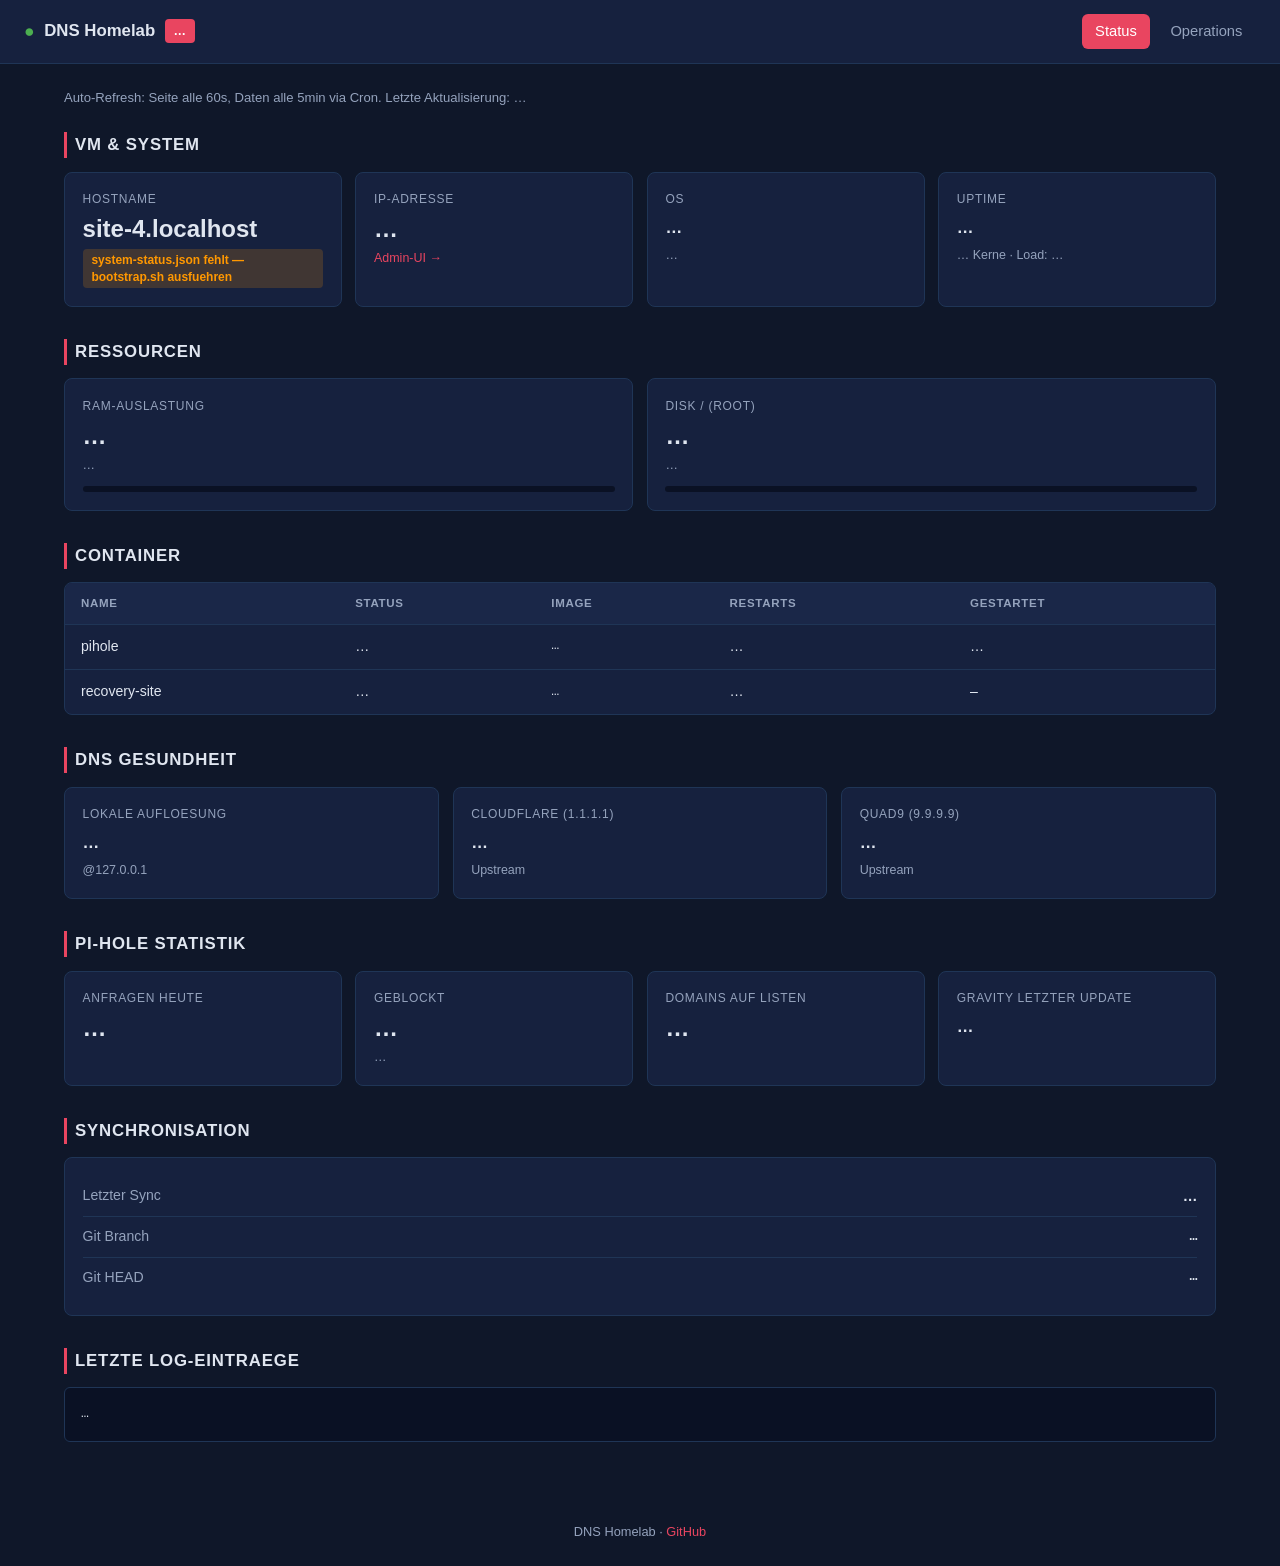
==== commit 46939794: "Major rewrite: two-phase bootstrap, dns1/dns2 rename, rich dashboard with sparklines, ops page" ====
--- a/recovery-site/index.html
+++ b/recovery-site/index.html
@@ -4,368 +4,184 @@
     <meta charset="UTF-8">
     <meta name="viewport" content="width=device-width, initial-scale=1.0">
     <meta http-equiv="refresh" content="60">
-    <title>Pi-hole Recovery</title>
-    <style>
-        :root {
-            --bg: #1a1a2e;
-            --surface: #16213e;
-            --border: #0f3460;
-            --text: #e0e0e0;
-            --text-muted: #a0a0a0;
-            --accent: #e94560;
-            --accent-hover: #ff6b81;
-            --code-bg: #0d1117;
-            --green: #4caf50;
-            --orange: #ff9800;
-            --red: #f44336;
-        }
-        * { margin: 0; padding: 0; box-sizing: border-box; }
-        body {
-            font-family: -apple-system, BlinkMacSystemFont, "Segoe UI", Roboto, monospace;
-            background: var(--bg);
-            color: var(--text);
-            line-height: 1.6;
-            padding: 2rem;
-            max-width: 960px;
-            margin: 0 auto;
-        }
-        h1 { color: var(--accent); margin-bottom: 0.25rem; font-size: 1.8rem; }
-        .subtitle { color: var(--text-muted); margin-bottom: 0.25rem; }
-        .refresh-hint { color: var(--text-muted); font-size: 0.78rem; margin-bottom: 1.5rem; }
-        h2 {
-            color: var(--accent);
-            margin: 2rem 0 1rem;
-            padding-bottom: 0.3rem;
-            border-bottom: 1px solid var(--border);
-            font-size: 1.2rem;
-        }
-        .card {
-            background: var(--surface);
-            border: 1px solid var(--border);
-            border-radius: 8px;
-            padding: 1.25rem;
-            margin: 0.75rem 0;
-        }
-        .row {
-            display: flex;
-            justify-content: space-between;
-            align-items: center;
-            padding: 0.4rem 0;
-            border-bottom: 1px solid var(--border);
-        }
-        .row:last-child { border-bottom: none; }
-        .label { color: var(--text-muted); font-size: 0.9rem; }
-        .value { font-weight: bold; text-align: right; }
-        .grid {
-            display: grid;
-            grid-template-columns: repeat(auto-fit, minmax(200px, 1fr));
-            gap: 0.75rem;
-            margin: 0.75rem 0;
-        }
-        .metric {
-            background: var(--surface);
-            border: 1px solid var(--border);
-            border-radius: 8px;
-            padding: 1rem;
-            text-align: center;
-        }
-        .metric-label { color: var(--text-muted); font-size: 0.8rem; margin-bottom: 0.25rem; }
-        .metric-value { font-size: 1.6rem; font-weight: bold; }
-        .metric-sub { color: var(--text-muted); font-size: 0.75rem; margin-top: 0.1rem; }
-        .bar-bg {
-            background: var(--border);
-            border-radius: 4px;
-            height: 6px;
-            margin-top: 0.5rem;
-            overflow: hidden;
-        }
-        .bar-fill {
-            height: 100%;
-            border-radius: 4px;
-            transition: width 0.3s;
-        }
-        .ok    { color: var(--green); }
-        .warn  { color: var(--orange); }
-        .error { color: var(--red); }
-        .badge {
-            display: inline-block;
-            padding: 0.15rem 0.5rem;
-            border-radius: 4px;
-            font-size: 0.8rem;
-            font-weight: bold;
-        }
-        .badge-ok    { background: #1b3a1b; color: var(--green); }
-        .badge-warn  { background: #3a2a00; color: var(--orange); }
-        .badge-error { background: #3a1010; color: var(--red); }
-        .badge-info  { background: #0f3460; color: #90caf9; }
-        a { color: var(--accent); text-decoration: none; }
-        a:hover { color: var(--accent-hover); text-decoration: underline; }
-        .cmd-block {
-            position: relative;
-            background: var(--code-bg);
-            border: 1px solid var(--border);
-            border-radius: 6px;
-            padding: 0.85rem 3.5rem 0.85rem 1rem;
-            margin: 0.4rem 0;
-            font-family: "Fira Code", "Cascadia Code", monospace;
-            font-size: 0.85rem;
-            overflow-x: auto;
-        }
-        .cmd-block code { color: var(--text); white-space: pre; }
-        .copy-btn {
-            position: absolute;
-            top: 0.4rem;
-            right: 0.4rem;
-            background: var(--border);
-            color: var(--text);
-            border: none;
-            border-radius: 4px;
-            padding: 0.25rem 0.5rem;
-            cursor: pointer;
-            font-size: 0.72rem;
-        }
-        .copy-btn:hover { background: var(--accent); }
-        .copy-btn.copied { background: var(--green); }
-        .warning {
-            background: #2d1b00;
-            border: 1px solid #e65100;
-            border-radius: 6px;
-            padding: 1rem;
-            margin: 1rem 0;
-        }
-        ul { padding-left: 1.5rem; }
-        li { margin: 0.3rem 0; }
-        #loading { color: var(--text-muted); font-style: italic; }
-    </style>
+    <title>DNS Homelab — Status Dashboard</title>
+    <link rel="stylesheet" href="style.css">
 </head>
 <body>
 
-<h1>Pi-hole Recovery Console</h1>
-<p class="subtitle">Homelab DNS — Notfall- und Wartungsseite</p>
-<p class="refresh-hint">Seite aktualisiert automatisch alle 60 Sekunden &nbsp;·&nbsp; Systemdaten werden alle 5 Minuten erneuert</p>
+<header class="topbar">
+    <div class="brand">
+        <span class="brand-mark">●</span>
+        <span class="brand-text">DNS Homelab</span>
+        <span class="brand-host" id="brand-host">…</span>
+    </div>
+    <nav>
+        <a href="/" class="active">Status</a>
+        <a href="/ops.html">Operations</a>
+    </nav>
+</header>
 
-<!-- Status dieser VM -->
-<h2>Status dieser VM</h2>
-<div class="card">
-    <div class="row"><span class="label">Hostname</span><span class="value" id="v-hostname">…</span></div>
-    <div class="row"><span class="label">IP-Adresse</span><span class="value" id="v-ip">…</span></div>
-    <div class="row"><span class="label">Rolle</span><span class="value" id="v-role">…</span></div>
-    <div class="row"><span class="label">Pi-hole Admin</span><span class="value"><a id="admin-link" href="/admin">Admin-UI öffnen →</a></span></div>
-    <div class="row"><span class="label">Daten Stand</span><span class="value" id="v-generated">…</span></div>
-</div>
+<main>
+    <p class="hint">Auto-Refresh: Seite alle 60s, Daten alle 5min via Cron.
+       Letzte Aktualisierung: <span id="generated-at">…</span></p>
 
-<!-- System-Gesundheit -->
-<h2>System-Gesundheit</h2>
-<div class="grid">
-    <div class="metric">
-        <div class="metric-label">Uptime</div>
-        <div class="metric-value" id="m-uptime" style="font-size:1.1rem">…</div>
-    </div>
-    <div class="metric">
-        <div class="metric-label">CPU Load (1m / 5m / 15m)</div>
-        <div class="metric-value" id="m-load" style="font-size:1.1rem">…</div>
-    </div>
-    <div class="metric">
-        <div class="metric-label">RAM-Auslastung</div>
-        <div class="metric-value" id="m-mem-pct">…</div>
-        <div class="metric-sub" id="m-mem-sub">…</div>
-        <div class="bar-bg"><div class="bar-fill" id="m-mem-bar" style="width:0%"></div></div>
-    </div>
-    <div class="metric">
-        <div class="metric-label">Disk / (root)</div>
-        <div class="metric-value" id="m-disk-pct">…</div>
-        <div class="metric-sub" id="m-disk-sub">…</div>
-        <div class="bar-bg"><div class="bar-fill" id="m-disk-bar" style="width:0%"></div></div>
-    </div>
-</div>
+    <!-- ───── VM Overview ───── -->
+    <section>
+        <h2>VM &amp; System</h2>
+        <div class="grid grid-4">
+            <div class="card">
+                <div class="card-label">Hostname</div>
+                <div class="card-value" id="v-hostname">…</div>
+                <div class="card-sub" id="v-role">…</div>
+            </div>
+            <div class="card">
+                <div class="card-label">IP-Adresse</div>
+                <div class="card-value" id="v-ip">…</div>
+                <div class="card-sub"><a id="admin-link" href="/admin">Admin-UI →</a></div>
+            </div>
+            <div class="card">
+                <div class="card-label">OS</div>
+                <div class="card-value-sm" id="v-os">…</div>
+                <div class="card-sub" id="v-kernel">…</div>
+            </div>
+            <div class="card">
+                <div class="card-label">Uptime</div>
+                <div class="card-value-sm" id="v-uptime">…</div>
+                <div class="card-sub"><span id="v-cores">…</span> Kerne · Load: <span id="v-load">…</span></div>
+            </div>
+        </div>
+    </section>
 
-<!-- Container-Status -->
-<h2>Container-Status</h2>
-<div class="card">
-    <div class="row">
-        <span class="label">pihole</span>
-        <span class="value"><span id="c-pihole">…</span></span>
-    </div>
-    <div class="row">
-        <span class="label">recovery-site</span>
-        <span class="value"><span id="c-recovery">…</span></span>
-    </div>
-    <div class="row">
-        <span class="label">DNS-Auflösung (@127.0.0.1)</span>
-        <span class="value" id="c-dns">…</span>
-    </div>
-    <div class="row">
-        <span class="label">Letzter Sync</span>
-        <span class="value" id="c-sync">…</span>
-    </div>
-</div>
+    <!-- ───── Resources ───── -->
+    <section>
+        <h2>Ressourcen</h2>
+        <div class="grid grid-2">
+            <div class="card">
+                <div class="card-label">RAM-Auslastung</div>
+                <div class="card-value" id="m-mem-pct">…</div>
+                <div class="card-sub" id="m-mem-sub">…</div>
+                <div class="bar"><div class="bar-fill" id="m-mem-bar"></div></div>
+            </div>
+            <div class="card">
+                <div class="card-label">Disk / (root)</div>
+                <div class="card-value" id="m-disk-pct">…</div>
+                <div class="card-sub" id="m-disk-sub">…</div>
+                <div class="bar"><div class="bar-fill" id="m-disk-bar"></div></div>
+            </div>
+        </div>
+    </section>
 
-<!-- Häufige Befehle -->
-<h2>Häufige Befehle</h2>
+    <!-- ───── Containers ───── -->
+    <section>
+        <h2>Container</h2>
+        <div class="card no-pad">
+            <table class="table">
+                <thead>
+                    <tr>
+                        <th>Name</th>
+                        <th>Status</th>
+                        <th>Image</th>
+                        <th>Restarts</th>
+                        <th>Gestartet</th>
+                    </tr>
+                </thead>
+                <tbody>
+                    <tr id="row-pihole">
+                        <td>pihole</td>
+                        <td><span id="c-pihole-status">…</span></td>
+                        <td class="mono" id="c-pihole-image">…</td>
+                        <td id="c-pihole-restarts">…</td>
+                        <td id="c-pihole-started">…</td>
+                    </tr>
+                    <tr id="row-recovery">
+                        <td>recovery-site</td>
+                        <td><span id="c-recovery-status">…</span></td>
+                        <td class="mono" id="c-recovery-image">…</td>
+                        <td id="c-recovery-restarts">…</td>
+                        <td>–</td>
+                    </tr>
+                </tbody>
+            </table>
+        </div>
+    </section>
 
-<p style="margin-bottom:0.3rem"><strong>Container-Status prüfen</strong></p>
-<div class="cmd-block"><code>cd /opt/homelab-dns/compose && docker compose ps</code><button class="copy-btn" onclick="copyCmd(this)">Copy</button></div>
+    <!-- ───── DNS Health ───── -->
+    <section>
+        <h2>DNS Gesundheit</h2>
+        <div class="grid grid-3">
+            <div class="card">
+                <div class="card-label">Lokale Aufloesung</div>
+                <div class="card-value-sm" id="dns-local">…</div>
+                <div class="card-sub" id="dns-local-sub">@127.0.0.1</div>
+            </div>
+            <div class="card">
+                <div class="card-label">Cloudflare (1.1.1.1)</div>
+                <div class="card-value-sm" id="dns-cf">…</div>
+                <div class="card-sub">Upstream</div>
+            </div>
+            <div class="card">
+                <div class="card-label">Quad9 (9.9.9.9)</div>
+                <div class="card-value-sm" id="dns-q9">…</div>
+                <div class="card-sub">Upstream</div>
+            </div>
+        </div>
+    </section>
 
-<p style="margin-bottom:0.3rem"><strong>Pi-hole neu starten</strong></p>
-<div class="cmd-block"><code>cd /opt/homelab-dns/compose && docker compose down && docker compose up -d</code><button class="copy-btn" onclick="copyCmd(this)">Copy</button></div>
+    <!-- ───── Pi-hole Stats ───── -->
+    <section>
+        <h2>Pi-hole Statistik</h2>
+        <div class="grid grid-4">
+            <div class="card">
+                <div class="card-label">Anfragen heute</div>
+                <div class="card-value" id="p-queries">…</div>
+            </div>
+            <div class="card">
+                <div class="card-label">Geblockt</div>
+                <div class="card-value" id="p-blocked">…</div>
+                <div class="card-sub" id="p-blocked-pct">…</div>
+            </div>
+            <div class="card">
+                <div class="card-label">Domains auf Listen</div>
+                <div class="card-value" id="p-domains">…</div>
+            </div>
+            <div class="card">
+                <div class="card-label">Gravity letzter Update</div>
+                <div class="card-value-sm" id="p-gravity">…</div>
+            </div>
+        </div>
+    </section>
 
-<p style="margin-bottom:0.3rem"><strong>Container-Logs ansehen</strong></p>
-<div class="cmd-block"><code>cd /opt/homelab-dns/compose && docker compose logs -f --tail=100 pihole</code><button class="copy-btn" onclick="copyCmd(this)">Copy</button></div>
+    <!-- ───── Sync ───── -->
+    <section>
+        <h2>Synchronisation</h2>
+        <div class="card">
+            <div class="row">
+                <span class="label">Letzter Sync</span>
+                <span class="value" id="s-last">…</span>
+            </div>
+            <div class="row">
+                <span class="label">Git Branch</span>
+                <span class="value mono" id="s-branch">…</span>
+            </div>
+            <div class="row">
+                <span class="label">Git HEAD</span>
+                <span class="value mono" id="s-head">…</span>
+            </div>
+        </div>
+    </section>
 
-<p style="margin-bottom:0.3rem"><strong>DNS-Test</strong></p>
-<div class="cmd-block"><code>dig @127.0.0.1 example.com</code><button class="copy-btn" onclick="copyCmd(this)">Copy</button></div>
+    <!-- ───── Recent Log ───── -->
+    <section>
+        <h2>Letzte Log-Eintraege</h2>
+        <pre class="log" id="recent-log">…</pre>
+    </section>
 
-<p style="margin-bottom:0.3rem"><strong>Sync manuell auslösen</strong></p>
-<div class="cmd-block"><code id="sync-cmd">/opt/homelab-dns/scripts/teleporter-export.sh</code><button class="copy-btn" onclick="copyCmd(this)">Copy</button></div>
+</main>
 
-<p style="margin-bottom:0.3rem"><strong>Sync-Log prüfen</strong></p>
-<div class="cmd-block"><code id="log-cmd">tail -30 /var/log/pihole-sync/export.log</code><button class="copy-btn" onclick="copyCmd(this)">Copy</button></div>
+<footer>
+    <span>DNS Homelab · <a href="https://github.com/mrckch/homelab-dns" target="_blank">GitHub</a></span>
+</footer>
 
-<p style="margin-bottom:0.3rem"><strong>Image updaten (nach Runbook!)</strong></p>
-<div class="cmd-block"><code>cd /opt/homelab-dns/compose && docker compose pull && docker compose up -d</code><button class="copy-btn" onclick="copyCmd(this)">Copy</button></div>
-
-<!-- Recovery -->
-<h2>Recovery-Anleitung</h2>
-<ul>
-    <li><strong>Container kaputt:</strong> <code>docker compose down && docker compose up -d</code></li>
-    <li><strong>VM kaputt:</strong> Aus NAS-Snapshot wiederherstellen oder <code>bootstrap.sh</code> neu ausführen</li>
-    <li><strong>Host tot:</strong> Neue VM, Secrets aus Passwort-Manager, <code>bootstrap.sh</code></li>
-</ul>
-<p style="margin-top:0.75rem">
-    Vollständige Anleitung: <a href="https://github.com/mrckch/homelab-dns/blob/main/docs/recovery.md" target="_blank">Recovery-Dokumentation auf GitHub →</a>
-</p>
-
-<!-- Secrets -->
-<h2>Wo finde ich die Secrets?</h2>
-<div class="warning">
-    <strong>Secrets werden NIEMALS auf dieser Seite angezeigt.</strong>
-    <ul style="margin-top:0.5rem">
-        <li><strong>Pi-hole Passwort:</strong> Passwort-Manager → "Homelab / Pi-hole"</li>
-        <li><strong>GitHub PAT</strong> (nur Master): Passwort-Manager → "Homelab / GitHub PAT"</li>
-        <li><strong>SSH Deploy-Key</strong> (nur Follower): Passwort-Manager → "Homelab / Deploy Key"</li>
-    </ul>
-</div>
-
-<script>
-(function() {
-    var REPO_DIR = '/opt/homelab-dns';
-
-    function kb(v) {
-        if (v > 1024*1024) return (v/1024/1024).toFixed(1) + ' GB';
-        return (v/1024).toFixed(0) + ' MB';
-    }
-
-    function barColor(pct) {
-        if (pct < 70) return '#4caf50';
-        if (pct < 85) return '#ff9800';
-        return '#f44336';
-    }
-
-    function badge(text, type) {
-        return '<span class="badge badge-' + type + '">' + text + '</span>';
-    }
-
-    function containerBadge(status, health) {
-        if (status === 'running' && (health === 'healthy' || health === 'none')) return badge('running ✓', 'ok');
-        if (status === 'running' && health === 'starting') return badge('starting…', 'warn');
-        if (status === 'running' && health === 'unhealthy') return badge('unhealthy', 'error');
-        if (status === 'not found') return badge('nicht gefunden', 'error');
-        return badge(status, 'warn');
-    }
-
-    var host = window.location.hostname;
-    document.getElementById('admin-link').href = 'http://' + host + '/admin';
-
-    fetch('/system-status.json?_=' + Date.now())
-        .then(function(r) { return r.json(); })
-        .then(function(d) {
-            // VM-Info
-            document.getElementById('v-hostname').textContent = d.hostname || host;
-            document.getElementById('v-ip').textContent = d.ip || host;
-            document.getElementById('v-generated').textContent = d.generated_at || '–';
-            document.getElementById('admin-link').href = 'http://' + (d.ip || host) + '/admin';
-
-            var roleEl = document.getElementById('v-role');
-            if (d.role === 'a') {
-                roleEl.innerHTML = badge('Master (Schreib-Instanz)', 'error');
-                document.getElementById('sync-cmd').textContent = REPO_DIR + '/scripts/teleporter-export.sh';
-                document.getElementById('log-cmd').textContent = 'tail -30 /var/log/pihole-sync/export.log';
-            } else if (d.role === 'b') {
-                roleEl.innerHTML = badge('Follower (Read-Only)', 'ok');
-                document.getElementById('sync-cmd').textContent = REPO_DIR + '/scripts/teleporter-import.sh';
-                document.getElementById('log-cmd').textContent = 'tail -30 /var/log/pihole-sync/import.log';
-            } else {
-                roleEl.textContent = '–';
-            }
-
-            // Uptime & Load
-            document.getElementById('m-uptime').textContent = d.uptime || '–';
-            document.getElementById('m-load').textContent = d.load || '–';
-
-            // Memory
-            var memPct = d.memory ? d.memory.percent : 0;
-            document.getElementById('m-mem-pct').textContent = memPct + '%';
-            document.getElementById('m-mem-pct').className = 'metric-value ' + (memPct < 70 ? 'ok' : memPct < 85 ? 'warn' : 'error');
-            if (d.memory) {
-                document.getElementById('m-mem-sub').textContent = kb(d.memory.used_kb) + ' / ' + kb(d.memory.total_kb);
-            }
-            var memBar = document.getElementById('m-mem-bar');
-            memBar.style.width = memPct + '%';
-            memBar.style.background = barColor(memPct);
-
-            // Disk
-            var diskPct = d.disk ? d.disk.percent : 0;
-            document.getElementById('m-disk-pct').textContent = diskPct + '%';
-            document.getElementById('m-disk-pct').className = 'metric-value ' + (diskPct < 70 ? 'ok' : diskPct < 85 ? 'warn' : 'error');
-            if (d.disk) {
-                document.getElementById('m-disk-sub').textContent = kb(d.disk.used_kb) + ' / ' + kb(d.disk.total_kb);
-            }
-            var diskBar = document.getElementById('m-disk-bar');
-            diskBar.style.width = diskPct + '%';
-            diskBar.style.background = barColor(diskPct);
-
-            // Container
-            if (d.containers) {
-                var ph = d.containers.pihole || {};
-                document.getElementById('c-pihole').innerHTML = containerBadge(ph.status, ph.health);
-                var rc = d.containers.recovery_site || {};
-                document.getElementById('c-recovery').innerHTML = containerBadge(rc.status, 'none');
-            }
-
-            // DNS
-            var dnsEl = document.getElementById('c-dns');
-            dnsEl.innerHTML = d.dns_ok ? badge('OK ✓', 'ok') : badge('FEHLER ✗', 'error');
-
-            // Sync
-            document.getElementById('c-sync').textContent = d.last_sync || '–';
-        })
-        .catch(function() {
-            document.getElementById('v-hostname').textContent = host;
-            document.getElementById('v-role').innerHTML = '<span class="warn">system-status.json nicht gefunden — bootstrap.sh ausführen</span>';
-        });
-})();
-
-function copyCmd(btn) {
-    var code = btn.parentElement.querySelector('code');
-    var text = code.textContent;
-    if (navigator.clipboard) {
-        navigator.clipboard.writeText(text).then(function() {
-            btn.textContent = 'Copied!';
-            btn.classList.add('copied');
-            setTimeout(function() { btn.textContent = 'Copy'; btn.classList.remove('copied'); }, 1500);
-        });
-    } else {
-        var r = document.createRange();
-        r.selectNodeContents(code);
-        var s = window.getSelection();
-        s.removeAllRanges(); s.addRange(r);
-        document.execCommand('copy');
-        s.removeAllRanges();
-        btn.textContent = 'Copied!';
-        btn.classList.add('copied');
-        setTimeout(function() { btn.textContent = 'Copy'; btn.classList.remove('copied'); }, 1500);
-    }
-}
-</script>
+<script src="status.js"></script>
 </body>
 </html>
--- a/recovery-site/style.css
+++ b/recovery-site/style.css
@@ -0,0 +1,298 @@
+:root {
+    --bg: #0f1729;
+    --surface: #16213e;
+    --surface-2: #1a2748;
+    --border: #1f3556;
+    --text: #e0e6f0;
+    --text-muted: #95a3bd;
+    --accent: #e94560;
+    --accent-hover: #ff6b81;
+    --code-bg: #0a1124;
+    --green: #4caf50;
+    --orange: #ff9800;
+    --red: #f44336;
+    --blue: #5bc0eb;
+}
+
+* { margin: 0; padding: 0; box-sizing: border-box; }
+
+html, body {
+    background: var(--bg);
+    color: var(--text);
+    font-family: -apple-system, BlinkMacSystemFont, "Segoe UI", Roboto, sans-serif;
+    line-height: 1.55;
+    min-height: 100vh;
+}
+
+.topbar {
+    background: var(--surface);
+    border-bottom: 1px solid var(--border);
+    padding: 0.85rem 1.5rem;
+    display: flex;
+    align-items: center;
+    justify-content: space-between;
+    flex-wrap: wrap;
+    position: sticky;
+    top: 0;
+    z-index: 10;
+}
+.brand {
+    display: flex;
+    align-items: center;
+    gap: 0.6rem;
+    font-size: 1.05rem;
+}
+.brand-mark {
+    color: var(--green);
+    font-size: 1.1rem;
+    animation: pulse 2s ease-in-out infinite;
+}
+@keyframes pulse {
+    0%, 100% { opacity: 1; }
+    50%      { opacity: 0.4; }
+}
+.brand-text { font-weight: 600; }
+.brand-host {
+    background: var(--accent);
+    color: white;
+    padding: 0.15rem 0.55rem;
+    border-radius: 4px;
+    font-size: 0.78rem;
+    font-weight: bold;
+    letter-spacing: 0.05em;
+}
+.topbar nav { display: flex; gap: 0.4rem; }
+.topbar nav a {
+    color: var(--text-muted);
+    text-decoration: none;
+    padding: 0.4rem 0.85rem;
+    border-radius: 6px;
+    font-size: 0.92rem;
+    font-weight: 500;
+}
+.topbar nav a:hover {
+    background: var(--surface-2);
+    color: var(--text);
+}
+.topbar nav a.active {
+    background: var(--accent);
+    color: white;
+}
+
+main {
+    max-width: 1200px;
+    margin: 0 auto;
+    padding: 1.5rem;
+}
+
+.hint {
+    color: var(--text-muted);
+    font-size: 0.82rem;
+    margin-bottom: 1.5rem;
+}
+
+section { margin-bottom: 2rem; }
+
+h2 {
+    color: var(--text);
+    font-size: 1.05rem;
+    font-weight: 600;
+    margin-bottom: 0.85rem;
+    padding-left: 0.5rem;
+    border-left: 3px solid var(--accent);
+    text-transform: uppercase;
+    letter-spacing: 0.05em;
+}
+
+.grid {
+    display: grid;
+    gap: 0.85rem;
+}
+.grid-2 { grid-template-columns: repeat(auto-fit, minmax(280px, 1fr)); }
+.grid-3 { grid-template-columns: repeat(auto-fit, minmax(220px, 1fr)); }
+.grid-4 { grid-template-columns: repeat(auto-fit, minmax(200px, 1fr)); }
+
+.card {
+    background: var(--surface);
+    border: 1px solid var(--border);
+    border-radius: 8px;
+    padding: 1.1rem;
+    transition: border-color 0.2s;
+}
+.card:hover { border-color: var(--accent); }
+.card.no-pad { padding: 0; overflow: hidden; }
+
+.card-label {
+    color: var(--text-muted);
+    font-size: 0.75rem;
+    text-transform: uppercase;
+    letter-spacing: 0.06em;
+    margin-bottom: 0.4rem;
+}
+.card-value {
+    font-size: 1.5rem;
+    font-weight: 700;
+    line-height: 1.2;
+}
+.card-value-sm {
+    font-size: 1.05rem;
+    font-weight: 600;
+}
+.card-sub {
+    color: var(--text-muted);
+    font-size: 0.78rem;
+    margin-top: 0.3rem;
+}
+
+.bar {
+    margin-top: 0.7rem;
+    background: var(--code-bg);
+    border-radius: 3px;
+    height: 6px;
+    overflow: hidden;
+}
+.bar-fill {
+    height: 100%;
+    border-radius: 3px;
+    transition: width 0.5s, background-color 0.5s;
+    width: 0%;
+    background: var(--green);
+}
+
+.row {
+    display: flex;
+    justify-content: space-between;
+    align-items: center;
+    padding: 0.55rem 0;
+    border-bottom: 1px solid var(--border);
+}
+.row:last-child { border-bottom: none; }
+.label { color: var(--text-muted); font-size: 0.88rem; }
+.value { font-weight: 600; font-size: 0.92rem; text-align: right; }
+
+.table {
+    width: 100%;
+    border-collapse: collapse;
+    font-size: 0.88rem;
+}
+.table th, .table td {
+    padding: 0.7rem 1rem;
+    text-align: left;
+    border-bottom: 1px solid var(--border);
+}
+.table th {
+    background: var(--surface-2);
+    color: var(--text-muted);
+    font-size: 0.72rem;
+    text-transform: uppercase;
+    letter-spacing: 0.06em;
+    font-weight: 600;
+}
+.table tbody tr:last-child td { border-bottom: none; }
+.table tbody tr:hover { background: var(--surface-2); }
+
+.badge {
+    display: inline-block;
+    padding: 0.18rem 0.55rem;
+    border-radius: 4px;
+    font-size: 0.75rem;
+    font-weight: 600;
+    line-height: 1.4;
+}
+.badge-ok    { background: rgba(76, 175, 80, 0.18);  color: var(--green); }
+.badge-warn  { background: rgba(255, 152, 0, 0.18);  color: var(--orange); }
+.badge-error { background: rgba(244, 67, 54, 0.18);  color: var(--red); }
+.badge-info  { background: rgba(91, 192, 235, 0.18); color: var(--blue); }
+
+.mono {
+    font-family: "Cascadia Code", "Fira Code", "Consolas", monospace;
+    font-size: 0.83rem;
+}
+
+a { color: var(--accent); text-decoration: none; }
+a:hover { color: var(--accent-hover); text-decoration: underline; }
+
+.log {
+    background: var(--code-bg);
+    border: 1px solid var(--border);
+    border-radius: 6px;
+    padding: 1rem;
+    font-family: "Cascadia Code", "Fira Code", monospace;
+    font-size: 0.82rem;
+    color: var(--text);
+    overflow-x: auto;
+    white-space: pre-wrap;
+    word-break: break-word;
+}
+
+footer {
+    max-width: 1200px;
+    margin: 0 auto;
+    padding: 1.5rem;
+    color: var(--text-muted);
+    font-size: 0.8rem;
+    text-align: center;
+}
+
+/* ── Operations Page ── */
+.cmd-block {
+    position: relative;
+    background: var(--code-bg);
+    border: 1px solid var(--border);
+    border-radius: 6px;
+    padding: 0.85rem 4rem 0.85rem 1rem;
+    margin: 0.4rem 0 1rem;
+    font-family: "Cascadia Code", "Fira Code", monospace;
+    font-size: 0.82rem;
+    overflow-x: auto;
+}
+.cmd-block code { color: var(--text); white-space: pre; }
+.copy-btn {
+    position: absolute;
+    top: 0.5rem;
+    right: 0.5rem;
+    background: var(--surface-2);
+    color: var(--text);
+    border: 1px solid var(--border);
+    border-radius: 4px;
+    padding: 0.3rem 0.6rem;
+    cursor: pointer;
+    font-size: 0.72rem;
+    font-family: inherit;
+}
+.copy-btn:hover { background: var(--accent); border-color: var(--accent); }
+.copy-btn.copied { background: var(--green); border-color: var(--green); color: white; }
+
+.action-grid {
+    display: grid;
+    grid-template-columns: repeat(auto-fit, minmax(280px, 1fr));
+    gap: 0.85rem;
+    margin-bottom: 1rem;
+}
+.action-card {
+    background: var(--surface);
+    border: 1px solid var(--border);
+    border-radius: 8px;
+    padding: 1rem;
+}
+.action-card h3 {
+    font-size: 1rem;
+    margin-bottom: 0.4rem;
+}
+.action-card p {
+    color: var(--text-muted);
+    font-size: 0.85rem;
+    margin-bottom: 0.7rem;
+}
+
+.warning {
+    background: rgba(255, 152, 0, 0.08);
+    border: 1px solid var(--orange);
+    border-radius: 6px;
+    padding: 1rem;
+    margin: 1rem 0;
+}
+.warning strong { color: var(--orange); }
+
+ul.compact { padding-left: 1.3rem; margin: 0.4rem 0; }
+ul.compact li { margin: 0.3rem 0; font-size: 0.9rem; }
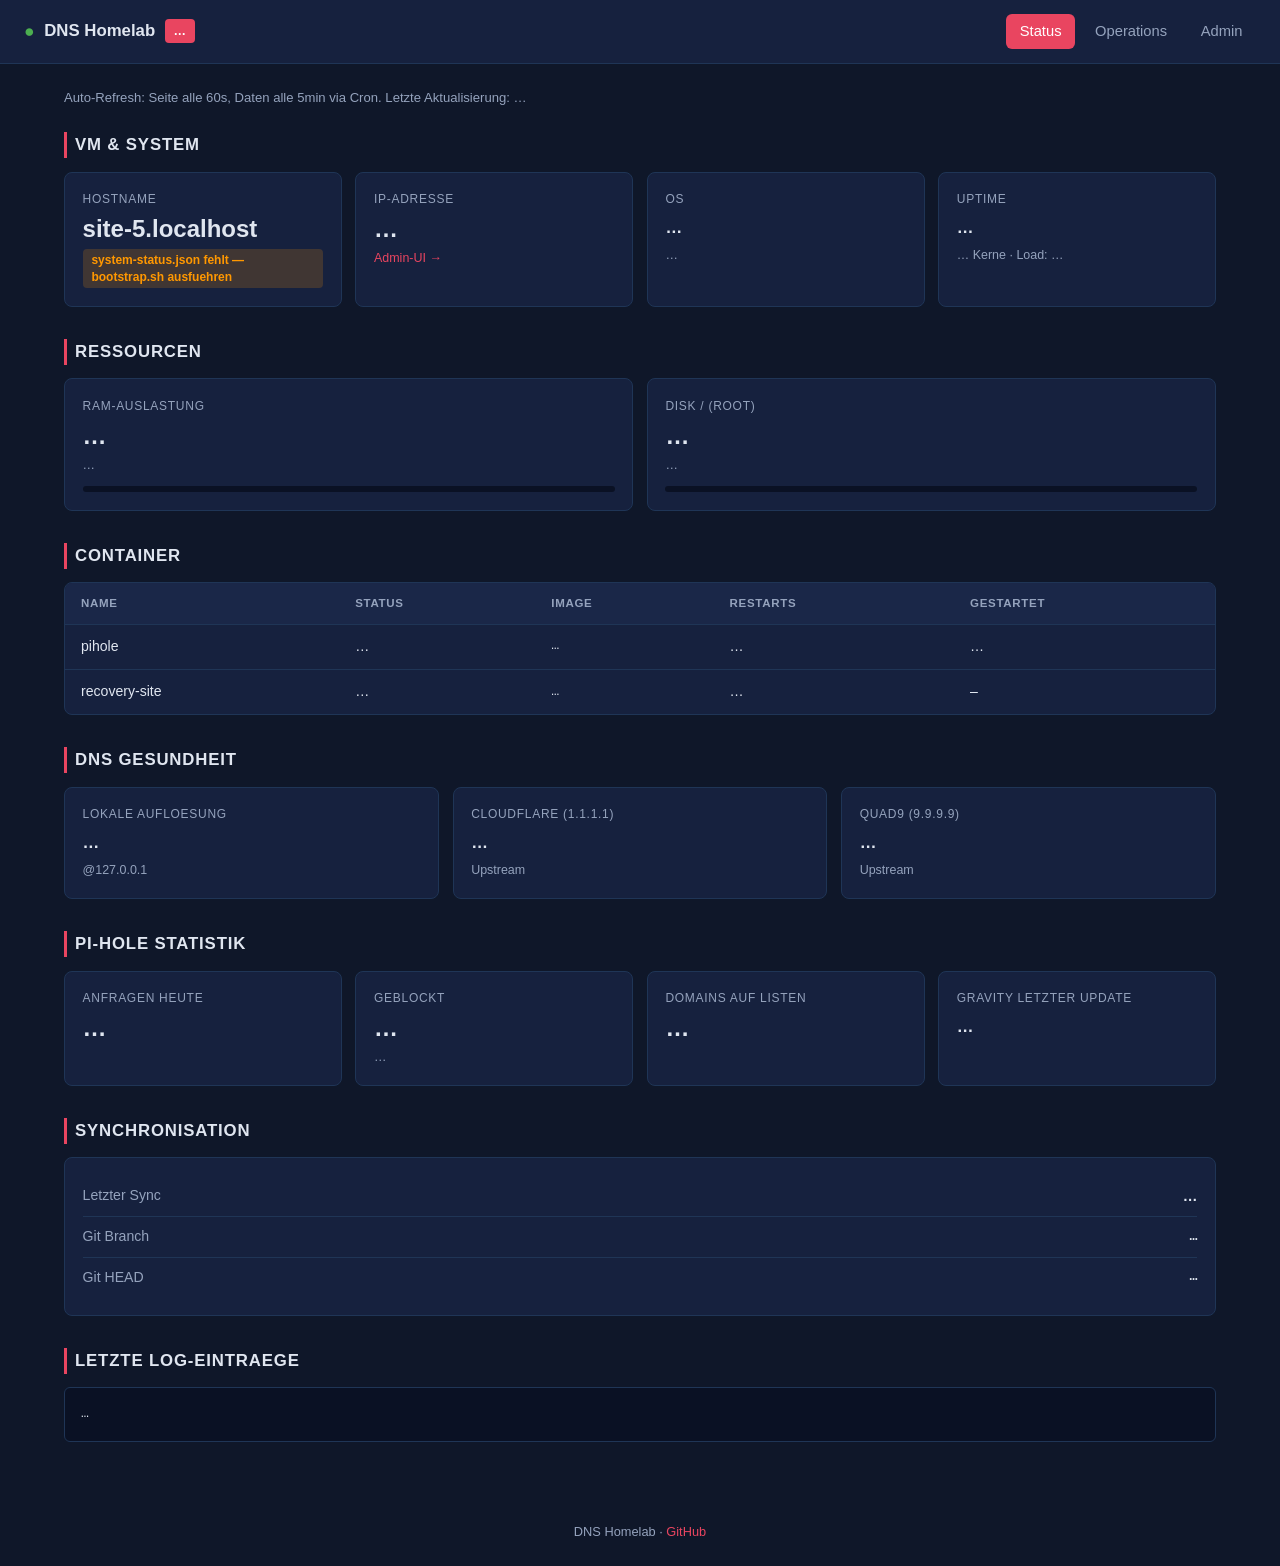
==== commit e02592a5: "Add executable API: FastAPI service + Caddy proxy + ops buttons + admin auth UI - api/server.py: Fas" ====
--- a/recovery-site/index.html
+++ b/recovery-site/index.html
@@ -18,6 +18,7 @@
     <nav>
         <a href="/" class="active">Status</a>
         <a href="/ops.html">Operations</a>
+        <a href="/admin.html">Admin</a>
     </nav>
 </header>
 
--- a/recovery-site/style.css
+++ b/recovery-site/style.css
@@ -296,3 +296,105 @@
 
 ul.compact { padding-left: 1.3rem; margin: 0.4rem 0; }
 ul.compact li { margin: 0.3rem 0; font-size: 0.9rem; }
+
+/* ── Buttons ── */
+.btn {
+    background: var(--accent);
+    color: white;
+    border: none;
+    padding: 0.55rem 1rem;
+    border-radius: 6px;
+    font-size: 0.88rem;
+    font-weight: 600;
+    cursor: pointer;
+    font-family: inherit;
+    transition: background 0.15s, transform 0.1s;
+}
+.btn:hover:not(:disabled) { background: var(--accent-hover); }
+.btn:active:not(:disabled) { transform: scale(0.97); }
+.btn:disabled { opacity: 0.5; cursor: not-allowed; }
+.btn-warn { background: var(--orange); }
+.btn-warn:hover:not(:disabled) { background: #ffb74d; }
+.btn-danger { background: var(--red); }
+.btn-danger:hover:not(:disabled) { background: #ef5350; }
+.btn-small { padding: 0.3rem 0.7rem; font-size: 0.78rem; }
+.btn-running {
+    background: var(--blue) !important;
+    animation: pulse-btn 1.2s ease-in-out infinite;
+}
+@keyframes pulse-btn {
+    0%, 100% { opacity: 1; }
+    50%      { opacity: 0.6; }
+}
+
+/* ── Output panel ── */
+.output-card {
+    background: var(--surface);
+    border: 1px solid var(--border);
+    border-radius: 8px;
+    overflow: hidden;
+}
+.output-header {
+    display: flex;
+    justify-content: space-between;
+    align-items: center;
+    padding: 0.6rem 1rem;
+    background: var(--surface-2);
+    border-bottom: 1px solid var(--border);
+    font-size: 0.85rem;
+}
+.output {
+    background: var(--code-bg);
+    padding: 1rem;
+    margin: 0;
+    font-family: "Cascadia Code", "Fira Code", monospace;
+    font-size: 0.78rem;
+    color: var(--text);
+    max-height: 500px;
+    overflow: auto;
+    white-space: pre-wrap;
+    word-break: break-word;
+}
+.status-running { color: var(--blue); font-weight: 600; }
+.status-ok      { color: var(--green); font-weight: 600; }
+.status-error   { color: var(--red); font-weight: 600; }
+
+/* ── Forms ── */
+.form-row {
+    margin-bottom: 0.85rem;
+    display: flex;
+    flex-direction: column;
+}
+.form-row label {
+    color: var(--text-muted);
+    font-size: 0.78rem;
+    text-transform: uppercase;
+    letter-spacing: 0.05em;
+    margin-bottom: 0.3rem;
+}
+.form-row input {
+    background: var(--code-bg);
+    border: 1px solid var(--border);
+    border-radius: 6px;
+    padding: 0.55rem 0.75rem;
+    color: var(--text);
+    font-size: 0.92rem;
+    font-family: inherit;
+}
+.form-row input:focus {
+    outline: none;
+    border-color: var(--accent);
+}
+.form-actions {
+    display: flex;
+    gap: 0.6rem;
+    margin-top: 1rem;
+}
+.form-msg {
+    margin-top: 0.85rem;
+    font-size: 0.85rem;
+    min-height: 1.2em;
+}
+.msg-ok    { color: var(--green); }
+.msg-error { color: var(--red); }
+.msg-info  { color: var(--blue); }
